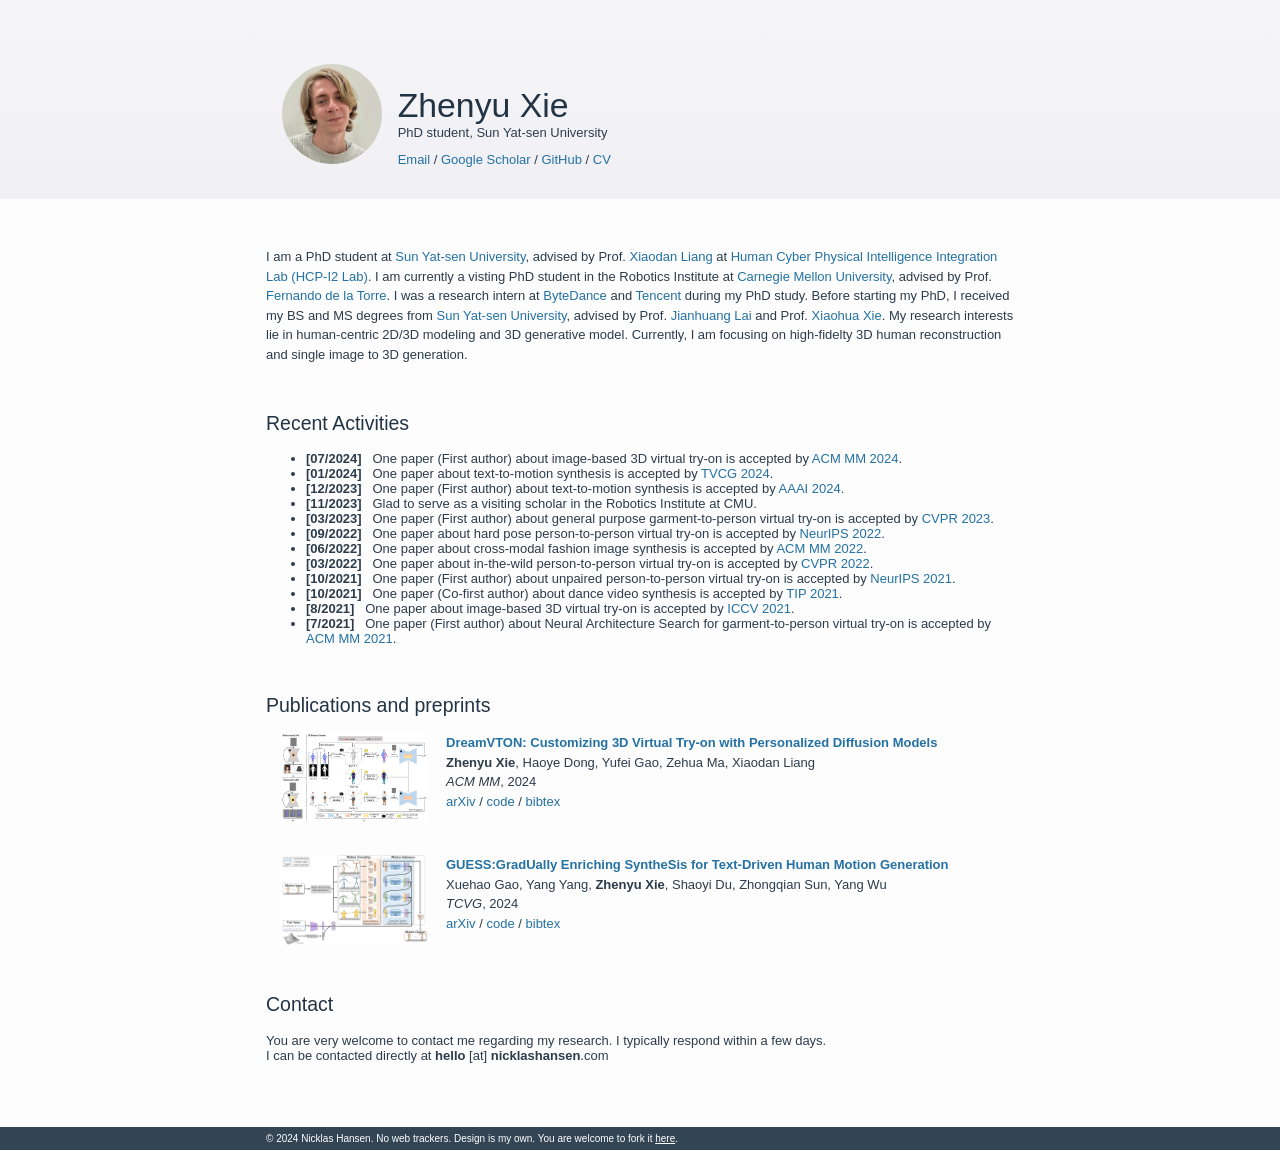
==== index.html @ fbe3e465 "phote debug v2" ====
<!DOCTYPE html>
<head>
    <title>Zhenyu Xie</title>
    <meta name="author" content="Zhenyu Xie">
    <meta name="viewport" content="width=device-width, initial-scale=1.0">
    <meta property="og:title" content="Zhenyu Xie">
	<meta property="og:description" content="PhD student, Sun Yat-sen University">
    <meta property="og:image" content="https://xiezhy6.github.io/files/bubu.jpg">
	<meta property="og:url" content="https://xiezhy6.github.io/">
	<meta name="twitter:card" content="summary_large_image">
    <link rel="apple-touch-icon" href="files/12.jpg">
    <link rel="icon" type="image/jpg" href="files/12.jpg">
    <link rel="manifest" href="files/site.webmanifest">
    <link rel="stylesheet" href="style.css">
</head>

<div class="header noselect">
    <div class="content row">
        <div class="header-profile-picture"></div>
        <div class="header-text">
            <div class="header-name">
                <h1>Zhenyu Xie</h1>
            </div>
            <div class="header-subtitle">
                PhD student, Sun Yat-sen University
            </div>
            <div class="header-links">
                <a class="btn" href="#contact">Email</a> /
                <a class="btn" href="https://scholar.google.com/citations?user=a6D7UxwAAAAJ&hl=en">Google Scholar</a> /
                <a class="btn" href="https://github.com/xiezhy6">GitHub</a> /
                <!-- <a class="btn" href="https://twitter.com/ncklashansen">Twitter</a> / -->
                <!-- <a class="btn" href="https://www.linkedin.com/in/ncklas">LinkedIn</a> / -->
                <a class="btn" href="files/cv.pdf">CV</a>
            </div>
        </div>
    </div>
</div>
<div class="content" style="padding-bottom: 64px;">
    <div>
        <p>
            I am a PhD student at <a href="https://www.sysu.edu.cn/sysuen/">Sun Yat-sen University</a>, advised by Prof. <a href="https://lemondan.github.io/">Xiaodan Liang</a> 
            at <a href="https://www.sysu-hcp.net/">Human Cyber Physical Intelligence Integration Lab (HCP-I2 Lab)</a>. 
            I am currently a visting PhD student in the Robotics Institute at <a href="https://www.cmu.edu/">Carnegie Mellon University</a>, advised by Prof. <a href="https://www.cs.cmu.edu/~ftorre/">Fernando de la Torre</a>.
            I was a research intern at <a href="https://www.bytedance.com/en/">ByteDance</a> and <a href="https://www.tencent.com/en-us/">Tencent</a> during my PhD study.
            Before starting my PhD, I received my BS and MS degrees from <a href="https://www.sysu.edu.cn/sysuen/">Sun Yat-sen University</a>, 
            advised by Prof. <a href="https://cse.sysu.edu.cn/content/2498">Jianhuang Lai</a> and Prof. <a href="https://cse.sysu.edu.cn/content/2478">Xiaohua Xie</a>.
            My research interests lie in human-centric 2D/3D modeling and 3D generative model.
            Currently, I am focusing on high-fidelty 3D human reconstruction and single image to 3D generation.
        </p>
    </div>

    <div class="section-spacing">
        <div>
            <h2 class="noselect">Recent Activities</h2>
            <ul>
            <li class="list-item-spacing" ><span class="bold">[07/2024]</span> &nbsp; One paper (First author) about image-based 3D virtual try-on is accepted by <a href="">ACM MM 2024</a>.</li>
            <li class="list-item-spacing" ><span class="bold">[01/2024]</span> &nbsp; One paper about text-to-motion synthesis is accepted by <a href="https://arxiv.org/pdf/2401.02142">TVCG 2024</a>.</li>
            <li class="list-item-spacing" ><span class="bold">[12/2023]</span> &nbsp; One paper (First author) about text-to-motion synthesis is accepted by <a href="https://arxiv.org/pdf/2312.10960">AAAI 2024</a>.</li>
            <li class="list-item-spacing" ><span class="bold">[11/2023]</span> &nbsp; Glad to serve as a visiting scholar in the Robotics Institute at CMU.</li>
            <li class="list-item-spacing" ><span class="bold">[03/2023]</span> &nbsp; One paper (First author) about general purpose garment-to-person virtual try-on is accepted by <a href="https://openaccess.thecvf.com/content/CVPR2023/papers/Xie_GP-VTON_Towards_General_Purpose_Virtual_Try-On_via_Collaborative_Local-Flow_Global-Parsing_CVPR_2023_paper.pdf">CVPR 2023</a>.</li>
            <li class="list-item-spacing" ><span class="bold">[09/2022]</span> &nbsp; One paper about hard pose person-to-person virtual try-on is accepted by <a href="https://proceedings.neurips.cc/paper_files/paper/2022/file/d3221cdb27e49d9c1cd35ad254feccfe-Paper-Conference.pdf">NeurIPS 2022</a>.</li>
            <li class="list-item-spacing" ><span class="bold">[06/2022]</span> &nbsp; One paper about cross-modal fashion image synthesis is accepted by <a href="https://arxiv.org/pdf/2208.05621">ACM MM 2022</a>.</li>
            <li class="list-item-spacing" ><span class="bold">[03/2022]</span> &nbsp; One paper about in-the-wild person-to-person virtual try-on is accepted by <a href="https://openaccess.thecvf.com/content/CVPR2022/papers/Dong_Dressing_in_the_Wild_by_Watching_Dance_Videos_CVPR_2022_paper.pdf">CVPR 2022</a>.</li>
            <li class="list-item-spacing" ><span class="bold">[10/2021]</span> &nbsp; One paper (First author) about unpaired person-to-person virtual try-on is accepted by <a href="https://proceedings.neurips.cc/paper_files/paper/2021/file/151de84cca69258b17375e2f44239191-Paper.pdf">NeurIPS 2021</a>.</li>
            <li class="list-item-spacing" ><span class="bold">[10/2021]</span> &nbsp; One paper (Co-first author) about dance video synthesis is accepted by <a href="https://arxiv.org/pdf/2110.14147">TIP 2021</a>.</li>
            <li class="list-item-spacing" ><span class="bold">[8/2021]</span> &nbsp; One paper about image-based 3D virtual try-on is accepted by <a href="https://arxiv.org/pdf/2108.00386">ICCV 2021</a>.</li>
            <li class="list-item-spacing" ><span class="bold">[7/2021]</span> &nbsp; One paper (First author) about Neural Architecture Search for garment-to-person virtual try-on is accepted by <a href="https://openaccess.thecvf.com/content/ICCV2021/papers/Zhao_M3D-VTON_A_Monocular-to-3D_Virtual_Try-On_Network_ICCV_2021_paper.pdf">ACM MM 2021</a>.</li>
            <!-- Add more list items here if needed -->
            </ul>
        </div>
        </div>

    <div>
        <h2 class="noselect">Publications and preprints</h2>
        <div class="publication row clearfix">
            <div class="row-media" style="background-image: url(files/dreamvton.png);"></div>
            <div class="row-text">
                <a class="publication-title bold" href="">DreamVTON: Customizing 3D Virtual Try-on with Personalized Diffusion Models</a><br/>
                <span class="bold">Zhenyu Xie</span>, Haoye Dong, Yufei Gao, Zehua Ma, Xiaodan Liang<br/>
                <span class="italic">ACM MM</span>, 2024<br/>
                <a class="btn btn-red" href="">arXiv</a> / <a class="btn" href="">code</a> / <a class="btn btn-dark" href="">bibtex</a>
            </div>
        </div>

        <div class="publication row clearfix">
            <div class="row-media" style="background-image: url(files/guess.png);"></div>
            <div class="row-text">
                <a class="publication-title bold" href="">GUESS:GradUally Enriching SyntheSis for Text-Driven Human Motion Generation</a><br/>
                Xuehao Gao, Yang Yang, <span class="bold">Zhenyu Xie</span>, Shaoyi Du, Zhongqian Sun, Yang Wu<br/>
                <span class="italic">TCVG</span>, 2024<br/>
                <a class="btn btn-red" href="https://arxiv.org/pdf/2401.02142">arXiv</a> / <a class="btn" href="https://github.com/Xuehao-Gao/GUESS">code</a> / <a class="btn btn-dark" href="">bibtex</a>
            </div>
        </div>

    </div>

    <div class="noselect">
        <a id="contact"></a>
        <h2>Contact</h2>
        You are very welcome to contact me regarding my research. I typically respond within a few days.<br/>
        I can be contacted directly at <span class="bold">hello</span> [at] <span class="bold">nicklashansen</span>.com
    </div>
</div>
<div class="footer noselect">
    <div class="footer-content">
        &copy; 2024 Nicklas Hansen. No web trackers. Design is my own. You are welcome to fork it <a style="color: white; text-decoration: underline;" href="https://github.com/nicklashansen/nicklashansen.github.io">here</a>.
    </div>
</div>
---- style.css ----
html {-webkit-text-size-adjust: 100%; -moz-text-size-adjust: 100%; -ms-text-size-adjust: 100%;}
body {background-color: #fdfdfd; color: #2c3c4c; margin: 0; font-size: 13px;}
h1 {margin-bottom: 32px; font-size: 2.6em;}
h2 {margin-top: 48px;}
h1, h2 {color: #234;}
h3, h4, h5 {color: #345;}
h1, h2, h3, h4, h5, a, p, span, body, div {font-weight: normal; font-family: 'Lato', Verdana, Helvetica, sans-serif;}
.header {background: linear-gradient(to bottom, #f5f5f8 10%, #f1f1f5 90%); width: 100%; padding-top: 16px; padding-bottom: 32px;}
.header-profile-picture, .header-text {display: inline-block;}
.header-name h1 {margin: 0;}
.header-subtitle {margin-bottom: 12px;}
.header-profile-picture {width: 100px; height: 100px; margin-right: 12px; border-radius: 50%; background-image: url(files/me.png); background-position: center; background-size: contain; background-repeat: no-repeat;}
.content {max-width: 748px; padding-left: 16px; padding-right: 16px; margin: auto; margin-top: 48px;}
.hr {width: 100%; height: 1px; margin: 48px 0; background-color: #d6dbdf;}
a {color: #2471a3; text-decoration: none;}
a:focus, a:hover {color: #f09228;}
p {line-height: 1.5em;}
.nobreak {white-space: nowrap;}
.noselect {-webkit-touch-callout: none; -webkit-user-select: none; -khtml-user-select: none; -moz-user-select: none; -ms-user-select: none; user-select: none;}
.bold {font-weight: bold;}
.italic {font-style: italic;}
.bulletpoints {line-height: 1.5em;}
.row {box-sizing: border-box;}
.row-media {display: block; float: left; width: 160px; height: 90px; background-position: center; background-size: contain; background-repeat: no-repeat;}
.row-text {display: block; float: left; margin-left: 12px; line-height: 1.5em; max-width: 566px;}
.row-text span {line-height: inherit;}
.clearfix {content: ""; clear: both; display: table;}
.publication {margin-bottom: 32px; padding-left: 8px;}
.publication.highlight {background-color: #fff8df; width: 100%; padding-top: 8px; padding-bottom: 8px; border-radius: 4px;}
.press {width: 100px; height: 80px; border: 1px solid #def; margin-right: 12px; background-size: cover;}  
.img-contain {background-size: contain !important;}
.footer {background-color: #345; width: 100%}
.footer-content {color: #fff; font-size: 10px; padding: 6px 0; max-width: 748px; margin: auto;}
.footer-content a {color: #fff; text-decoration: underline;}
.footer-content a:hover {color: #f09228 !important;}
.stars {font-size: 10px; display: inline-block; margin-left: 6px; color: #666;}

@media only screen and (max-width: 1150px) {
    .header-profile-picture, .header-text {display: block; margin: auto; text-align: center;}
    .header-profile-picture {margin-bottom: 12px; width: 140px; height: 140px;}
    body {font-size: 18px;}
    a.btn {font-size: 14px; padding: 2px 6px;}
}

@media only screen and (max-width: 1000px) {
    .publication {margin-bottom: 46px;}
    .publication .row-media {width: 260px; height: 130px; margin: auto; margin-bottom: 12px; display: block;}
    .publication .row-text {display: block; width: 100%; margin-left: 0;}
    .press {display: block;}
}
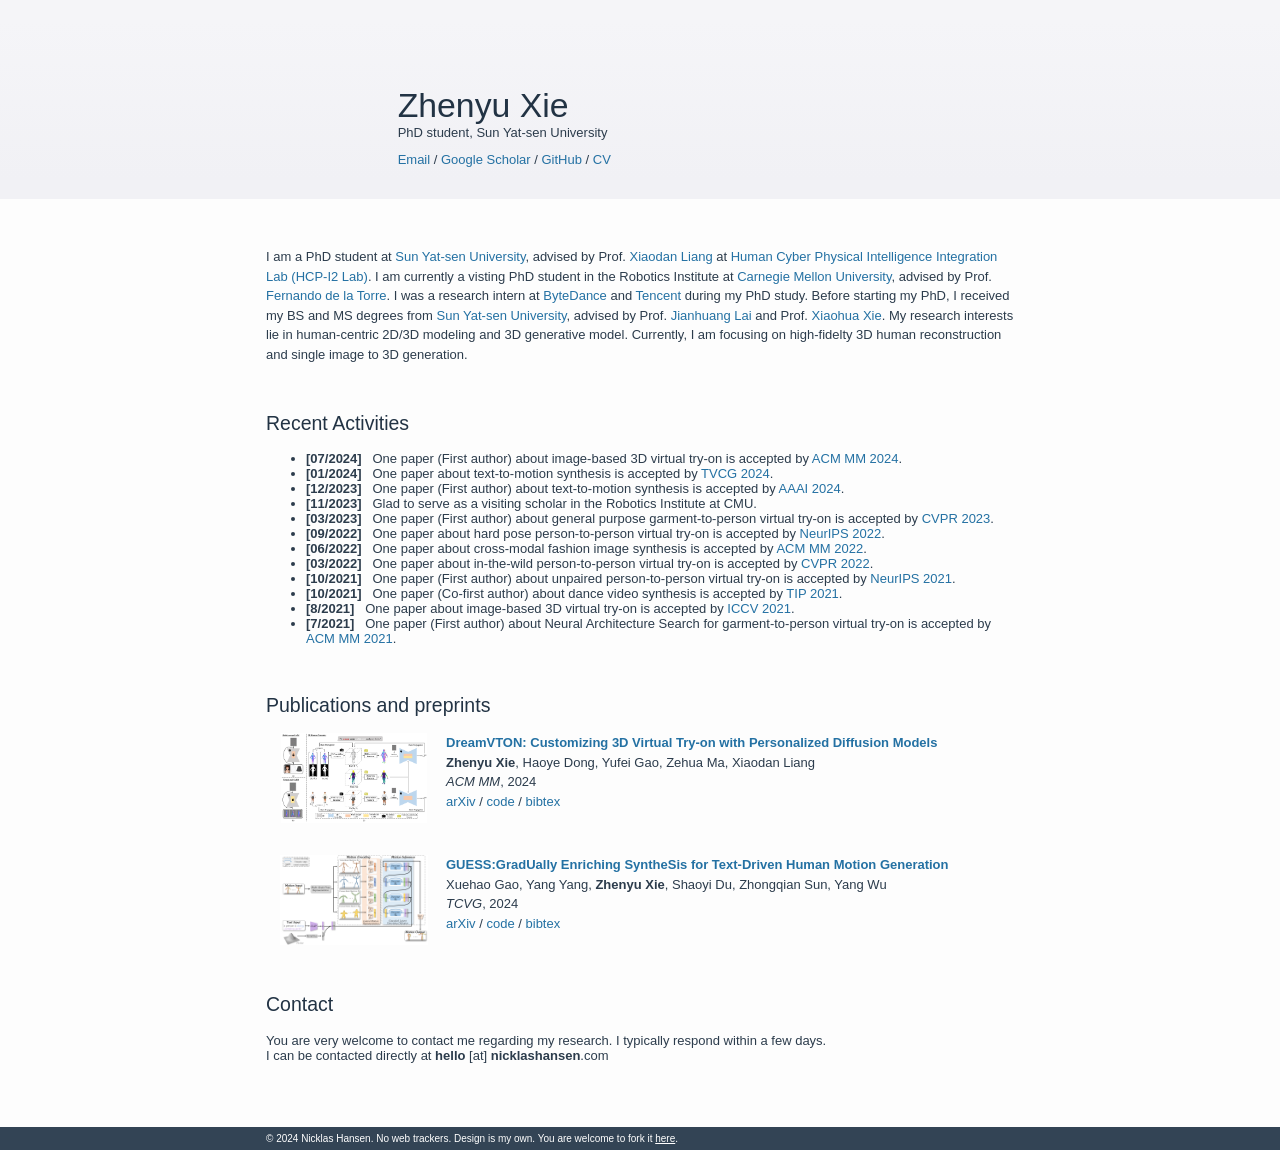
==== commit 6d7f918e: "phote debug v3" ====
--- a/index.html
+++ b/index.html
@@ -5,7 +5,7 @@
     <meta name="viewport" content="width=device-width, initial-scale=1.0">
     <meta property="og:title" content="Zhenyu Xie">
 	<meta property="og:description" content="PhD student, Sun Yat-sen University">
-    <meta property="og:image" content="https://xiezhy6.github.io/files/bubu.jpg">
+    <meta property="og:image" content="https://xiezhy6.github.io/files/me.png">
 	<meta property="og:url" content="https://xiezhy6.github.io/">
 	<meta name="twitter:card" content="summary_large_image">
     <link rel="apple-touch-icon" href="files/12.jpg">
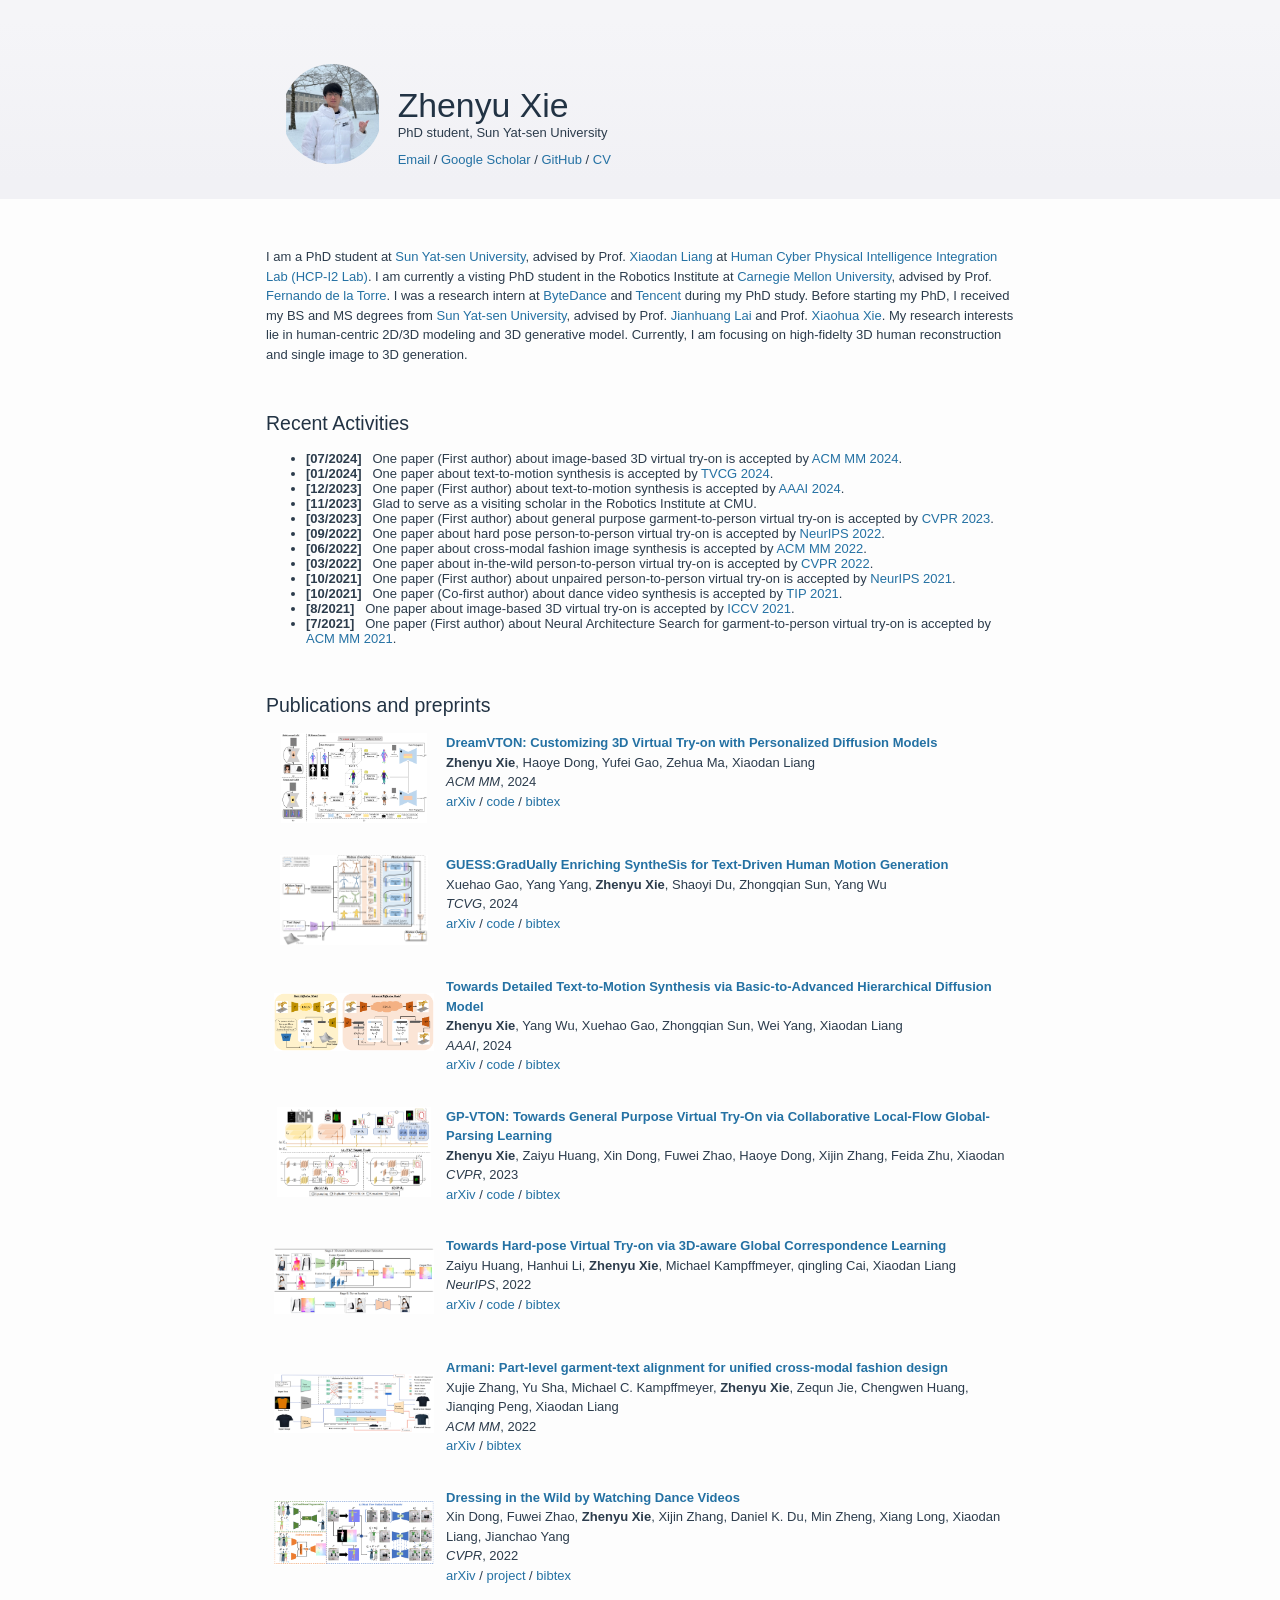
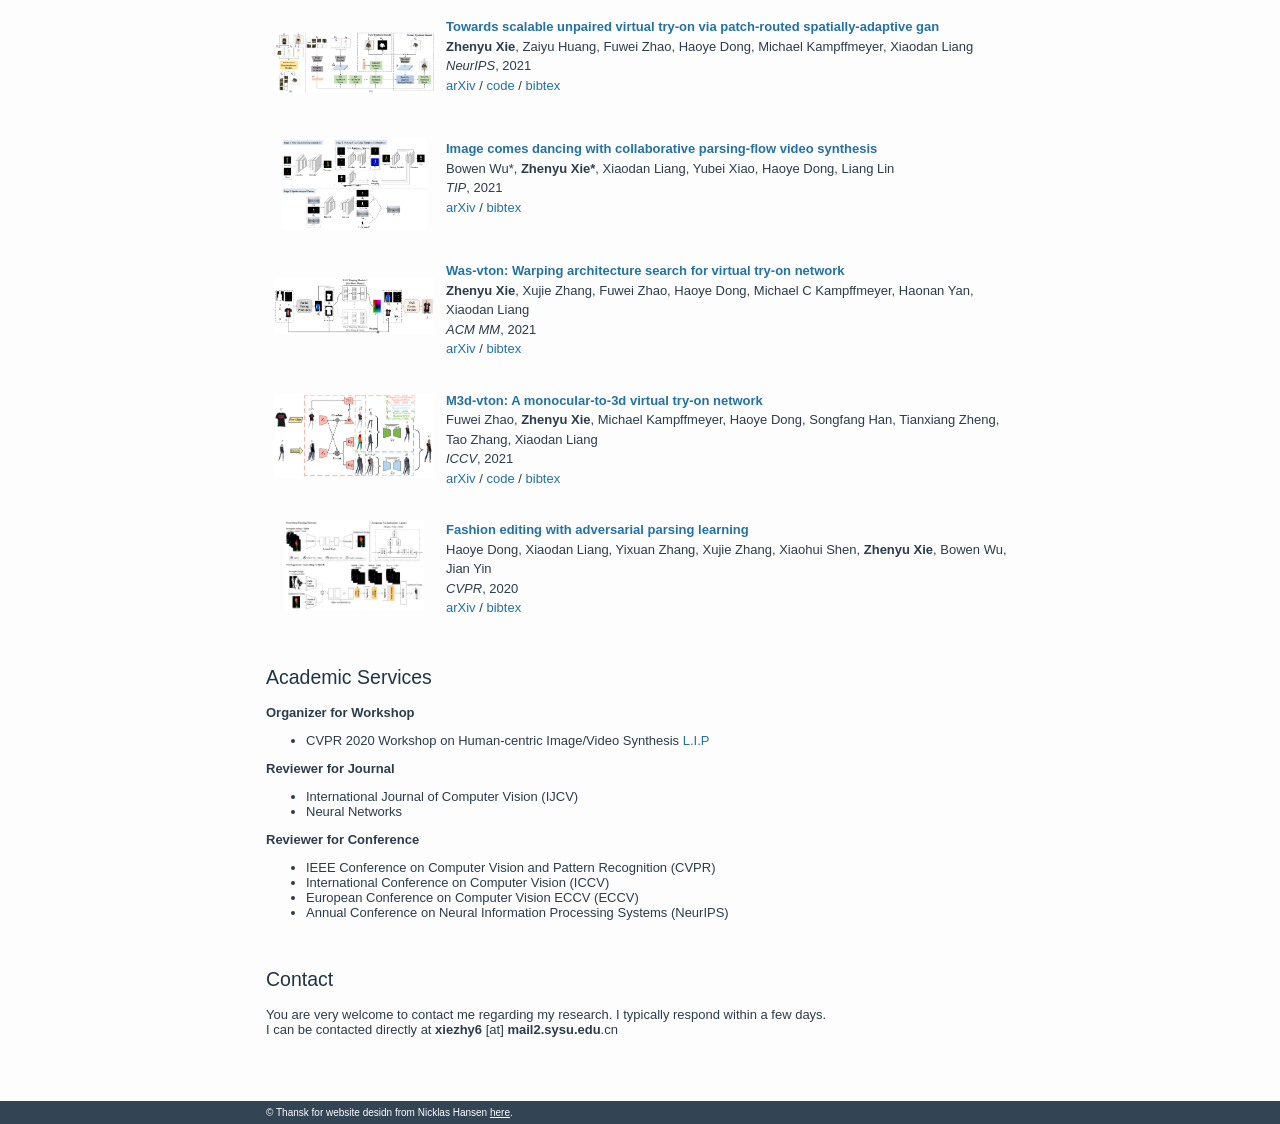
==== commit 833992df: "update index" ====
--- a/index.html
+++ b/index.html
@@ -85,24 +85,149 @@
         <div class="publication row clearfix">
             <div class="row-media" style="background-image: url(files/guess.png);"></div>
             <div class="row-text">
-                <a class="publication-title bold" href="">GUESS:GradUally Enriching SyntheSis for Text-Driven Human Motion Generation</a><br/>
+                <a class="publication-title bold" href="https://arxiv.org/pdf/2401.02142">GUESS:GradUally Enriching SyntheSis for Text-Driven Human Motion Generation</a><br/>
                 Xuehao Gao, Yang Yang, <span class="bold">Zhenyu Xie</span>, Shaoyi Du, Zhongqian Sun, Yang Wu<br/>
                 <span class="italic">TCVG</span>, 2024<br/>
                 <a class="btn btn-red" href="https://arxiv.org/pdf/2401.02142">arXiv</a> / <a class="btn" href="https://github.com/Xuehao-Gao/GUESS">code</a> / <a class="btn btn-dark" href="">bibtex</a>
             </div>
         </div>
 
-    </div>
+        <div class="publication row clearfix">
+            <div class="row-media" style="background-image: url(files/b2a-hdm.png);"></div>
+            <div class="row-text">
+                <a class="publication-title bold" href="https://arxiv.org/pdf/2312.10960">Towards Detailed Text-to-Motion Synthesis via Basic-to-Advanced Hierarchical Diffusion Model</a><br/>
+                <span class="bold">Zhenyu Xie</span>, Yang Wu, Xuehao Gao, Zhongqian Sun, Wei Yang, Xiaodan Liang<br/>
+                <span class="italic">AAAI</span>, 2024<br/>
+                <a class="btn btn-red" href="https://arxiv.org/pdf/2312.10960">arXiv</a> / <a class="btn" href="https://github.com/xiezhy6/B2A-HDM">code</a> / <a class="btn btn-dark" href="">bibtex</a>
+            </div>
+        </div>
+
+        <div class="publication row clearfix">
+            <div class="row-media" style="background-image: url(files/gp-vton.png);"></div>
+            <div class="row-text">
+                <a class="publication-title bold" href="https://openaccess.thecvf.com/content/CVPR2023/papers/Xie_GP-VTON_Towards_General_Purpose_Virtual_Try-On_via_Collaborative_Local-Flow_Global-Parsing_CVPR_2023_paper.pdf">GP-VTON: Towards General Purpose Virtual Try-On via Collaborative Local-Flow Global-Parsing Learning</a><br/>
+                <span class="bold">Zhenyu Xie</span>, Zaiyu Huang, Xin Dong, Fuwei Zhao, Haoye Dong, Xijin Zhang, Feida Zhu, Xiaodan<br/>
+                <span class="italic">CVPR</span>, 2023<br/>
+                <a class="btn btn-red" href="https://openaccess.thecvf.com/content/CVPR2023/papers/Xie_GP-VTON_Towards_General_Purpose_Virtual_Try-On_via_Collaborative_Local-Flow_Global-Parsing_CVPR_2023_paper.pdf">arXiv</a> / <a class="btn" href="https://github.com/xiezhy6/GP-VTON">code</a> / <a class="btn btn-dark" href="">bibtex</a>
+            </div>
+        </div>
+
+        <div class="publication row clearfix">
+            <div class="row-media" style="background-image: url(files/3d-gcl.png);"></div>
+            <div class="row-text">
+                <a class="publication-title bold" href="https://proceedings.neurips.cc/paper_files/paper/2022/file/d3221cdb27e49d9c1cd35ad254feccfe-Paper-Conference.pdf">Towards Hard-pose Virtual Try-on via 3D-aware Global Correspondence Learning</a><br/>
+                Zaiyu Huang, Hanhui Li, <span class="bold">Zhenyu Xie</span>, Michael Kampffmeyer, qingling Cai, Xiaodan Liang<br/>
+                <span class="italic">NeurIPS</span>, 2022<br/>
+                <a class="btn btn-red" href="https://proceedings.neurips.cc/paper_files/paper/2022/file/d3221cdb27e49d9c1cd35ad254feccfe-Paper-Conference.pdf">arXiv</a> / <a class="btn" href="https://github.com/huangzy225/3D-GCL">code</a> / <a class="btn btn-dark" href="">bibtex</a>
+            </div>
+        </div>
+
+        <div class="publication row clearfix">
+            <div class="row-media" style="background-image: url(files/armani.png);"></div>
+            <div class="row-text">
+                <a class="publication-title bold" href="https://arxiv.org/pdf/2208.05621">Armani: Part-level garment-text alignment for unified cross-modal fashion design</a><br/>
+                Xujie Zhang, Yu Sha, Michael C. Kampffmeyer, <span class="bold">Zhenyu Xie</span>, Zequn Jie, Chengwen Huang, Jianqing Peng, Xiaodan Liang<br/>
+                <span class="italic">ACM MM</span>, 2022<br/>
+                <a class="btn btn-red" href="https://arxiv.org/pdf/2208.05621">arXiv</a> / <a class="btn btn-dark" href="">bibtex</a>
+            </div>
+        </div>
+
+        <div class="publication row clearfix">
+            <div class="row-media" style="background-image: url(files/wflow.png);"></div>
+            <div class="row-text">
+                <a class="publication-title bold" href="https://openaccess.thecvf.com/content/CVPR2022/papers/Dong_Dressing_in_the_Wild_by_Watching_Dance_Videos_CVPR_2022_paper.pdf">Dressing in the Wild by Watching Dance Videos</a><br/>
+                Xin Dong, Fuwei Zhao, <span class="bold">Zhenyu Xie</span>, Xijin Zhang, Daniel K. Du, Min Zheng, Xiang Long, Xiaodan Liang, Jianchao Yang<br/>
+                <span class="italic">CVPR</span>, 2022<br/>
+                <a class="btn btn-red" href="https://openaccess.thecvf.com/content/CVPR2022/papers/Dong_Dressing_in_the_Wild_by_Watching_Dance_Videos_CVPR_2022_paper.pdf">arXiv</a> / <a class="btn" href="https://awesome-wflow.github.io/">project</a> / <a class="btn btn-dark" href="">bibtex</a>
+            </div>
+        </div>
+
+        <div class="publication row clearfix">
+            <div class="row-media" style="background-image: url(files/pasta-gan.png);"></div>
+            <div class="row-text">
+                <a class="publication-title bold" href="https://proceedings.neurips.cc/paper_files/paper/2021/file/151de84cca69258b17375e2f44239191-Paper.pdf">Towards scalable unpaired virtual try-on via patch-routed spatially-adaptive gan</a><br/>
+                <span class="bold">Zhenyu Xie</span>, Zaiyu Huang, Fuwei Zhao, Haoye Dong, Michael Kampffmeyer, Xiaodan Liang<br/>
+                <span class="italic">NeurIPS</span>, 2021<br/>
+                <a class="btn btn-red" href="https://proceedings.neurips.cc/paper_files/paper/2021/file/151de84cca69258b17375e2f44239191-Paper.pdf">arXiv</a> / <a class="btn" href="https://github.com/xiezhy6/PASTA-GAN">code</a> / <a class="btn btn-dark" href="">bibtex</a>
+            </div>
+        </div>
+
+        <div class="publication row clearfix">
+            <div class="row-media" style="background-image: url(files/cpf-net.png);"></div>
+            <div class="row-text">
+                <a class="publication-title bold" href="https://arxiv.org/pdf/2110.14147">Image comes dancing with collaborative parsing-flow video synthesis</a><br/>
+                Bowen Wu*, <span class="bold">Zhenyu Xie*</span>, Xiaodan Liang, Yubei Xiao, Haoye Dong, Liang Lin<br/>
+                <span class="italic">TIP</span>, 2021<br/>
+                <a class="btn btn-red" href="https://arxiv.org/pdf/2110.14147">arXiv</a> / <a class="btn btn-dark" href="">bibtex</a>
+            </div>
+        </div>
+
+        <div class="publication row clearfix">
+            <div class="row-media" style="background-image: url(files/was-vton.png);"></div>
+            <div class="row-text">
+                <a class="publication-title bold" href="https://arxiv.org/pdf/2108.00386">Was-vton: Warping architecture search for virtual try-on network</a><br/>
+                <span class="bold">Zhenyu Xie</span>, Xujie Zhang, Fuwei Zhao, Haoye Dong, Michael C Kampffmeyer, Haonan Yan, Xiaodan Liang<br/>
+                <span class="italic">ACM MM</span>, 2021<br/>
+                <a class="btn btn-red" href="https://arxiv.org/pdf/2108.00386">arXiv</a> / <a class="btn btn-dark" href="">bibtex</a>
+            </div>
+        </div>
+
+        <div class="publication row clearfix">
+            <div class="row-media" style="background-image: url(files/m3d-vton.png);"></div>
+            <div class="row-text">
+                <a class="publication-title bold" href="https://openaccess.thecvf.com/content/ICCV2021/papers/Zhao_M3D-VTON_A_Monocular-to-3D_Virtual_Try-On_Network_ICCV_2021_paper.pdf">M3d-vton: A monocular-to-3d virtual try-on network</a><br/>
+                Fuwei Zhao, <span class="bold">Zhenyu Xie</span>, Michael Kampffmeyer, Haoye Dong, Songfang Han, Tianxiang Zheng, Tao Zhang, Xiaodan Liang<br/>
+                <span class="italic">ICCV</span>, 2021<br/>
+                <a class="btn btn-red" href="https://openaccess.thecvf.com/content/ICCV2021/papers/Zhao_M3D-VTON_A_Monocular-to-3D_Virtual_Try-On_Network_ICCV_2021_paper.pdf">arXiv</a> / <a class="btn" href="https://github.com/fyviezhao/M3D-VTON">code</a> / <a class="btn btn-dark" href="">bibtex</a>
+            </div>
+        </div>
+
+        <div class="publication row clearfix">
+            <div class="row-media" style="background-image: url(files/fe-gan.png);"></div>
+            <div class="row-text">
+                <a class="publication-title bold" href="https://openaccess.thecvf.com/content_CVPR_2020/papers/Dong_Fashion_Editing_With_Adversarial_Parsing_Learning_CVPR_2020_paper.pdf">Fashion editing with adversarial parsing learning</a><br/>
+                Haoye Dong, Xiaodan Liang, Yixuan Zhang, Xujie Zhang, Xiaohui Shen, <span class="bold">Zhenyu Xie</span>, Bowen Wu, Jian Yin<br/>
+                <span class="italic">CVPR</span>, 2020<br/>
+                <a class="btn btn-red" href="https://openaccess.thecvf.com/content_CVPR_2020/papers/Dong_Fashion_Editing_With_Adversarial_Parsing_Learning_CVPR_2020_paper.pdf">arXiv</a> / <a class="btn btn-dark" href="">bibtex</a>
+            </div>
+        </div>
+
+    </div>
+
+    <div class="section-spacing">
+        <div>
+            <h2 class="noselect">Academic Services</h2>
+            <span class="bold">Organizer for Workshop</span><br/>
+            <ul>
+            <li class="list-item-spacing" >CVPR 2020 Workshop on Human-centric Image/Video Synthesis <a href="https://vuhcs.github.io/">L.I.P</a></li>
+            <!-- Add more list items here if needed -->
+            </ul>
+            <span class="bold">Reviewer for Journal</span><br/>
+            <ul>
+            <li class="list-item-spacing" >International Journal of Computer Vision (IJCV)</li>
+            <li class="list-item-spacing" >Neural Networks</li>
+            <!-- Add more list items here if needed -->
+            </ul>
+            <span class="bold">Reviewer for Conference</span><br/>
+            <ul>
+            <li class="list-item-spacing" >IEEE Conference on Computer Vision and Pattern Recognition (CVPR)</li>
+            <li class="list-item-spacing" >International Conference on Computer Vision (ICCV)</li>
+            <li class="list-item-spacing" >European Conference on Computer Vision ECCV (ECCV)</li>
+            <li class="list-item-spacing" >Annual Conference on Neural Information Processing Systems (NeurIPS)</li>
+            <!-- Add more list items here if needed -->
+            </ul>
+        </div>
+        </div>
 
     <div class="noselect">
         <a id="contact"></a>
         <h2>Contact</h2>
         You are very welcome to contact me regarding my research. I typically respond within a few days.<br/>
-        I can be contacted directly at <span class="bold">hello</span> [at] <span class="bold">nicklashansen</span>.com
+        I can be contacted directly at <span class="bold">xiezhy6</span> [at] <span class="bold">mail2.sysu.edu</span>.cn
     </div>
 </div>
 <div class="footer noselect">
     <div class="footer-content">
-        &copy; 2024 Nicklas Hansen. No web trackers. Design is my own. You are welcome to fork it <a style="color: white; text-decoration: underline;" href="https://github.com/nicklashansen/nicklashansen.github.io">here</a>.
+        &copy; Thansk for website desidn from Nicklas Hansen <a style="color: white; text-decoration: underline;" href="https://github.com/nicklashansen/nicklashansen.github.io">here</a>.
     </div>
 </div>
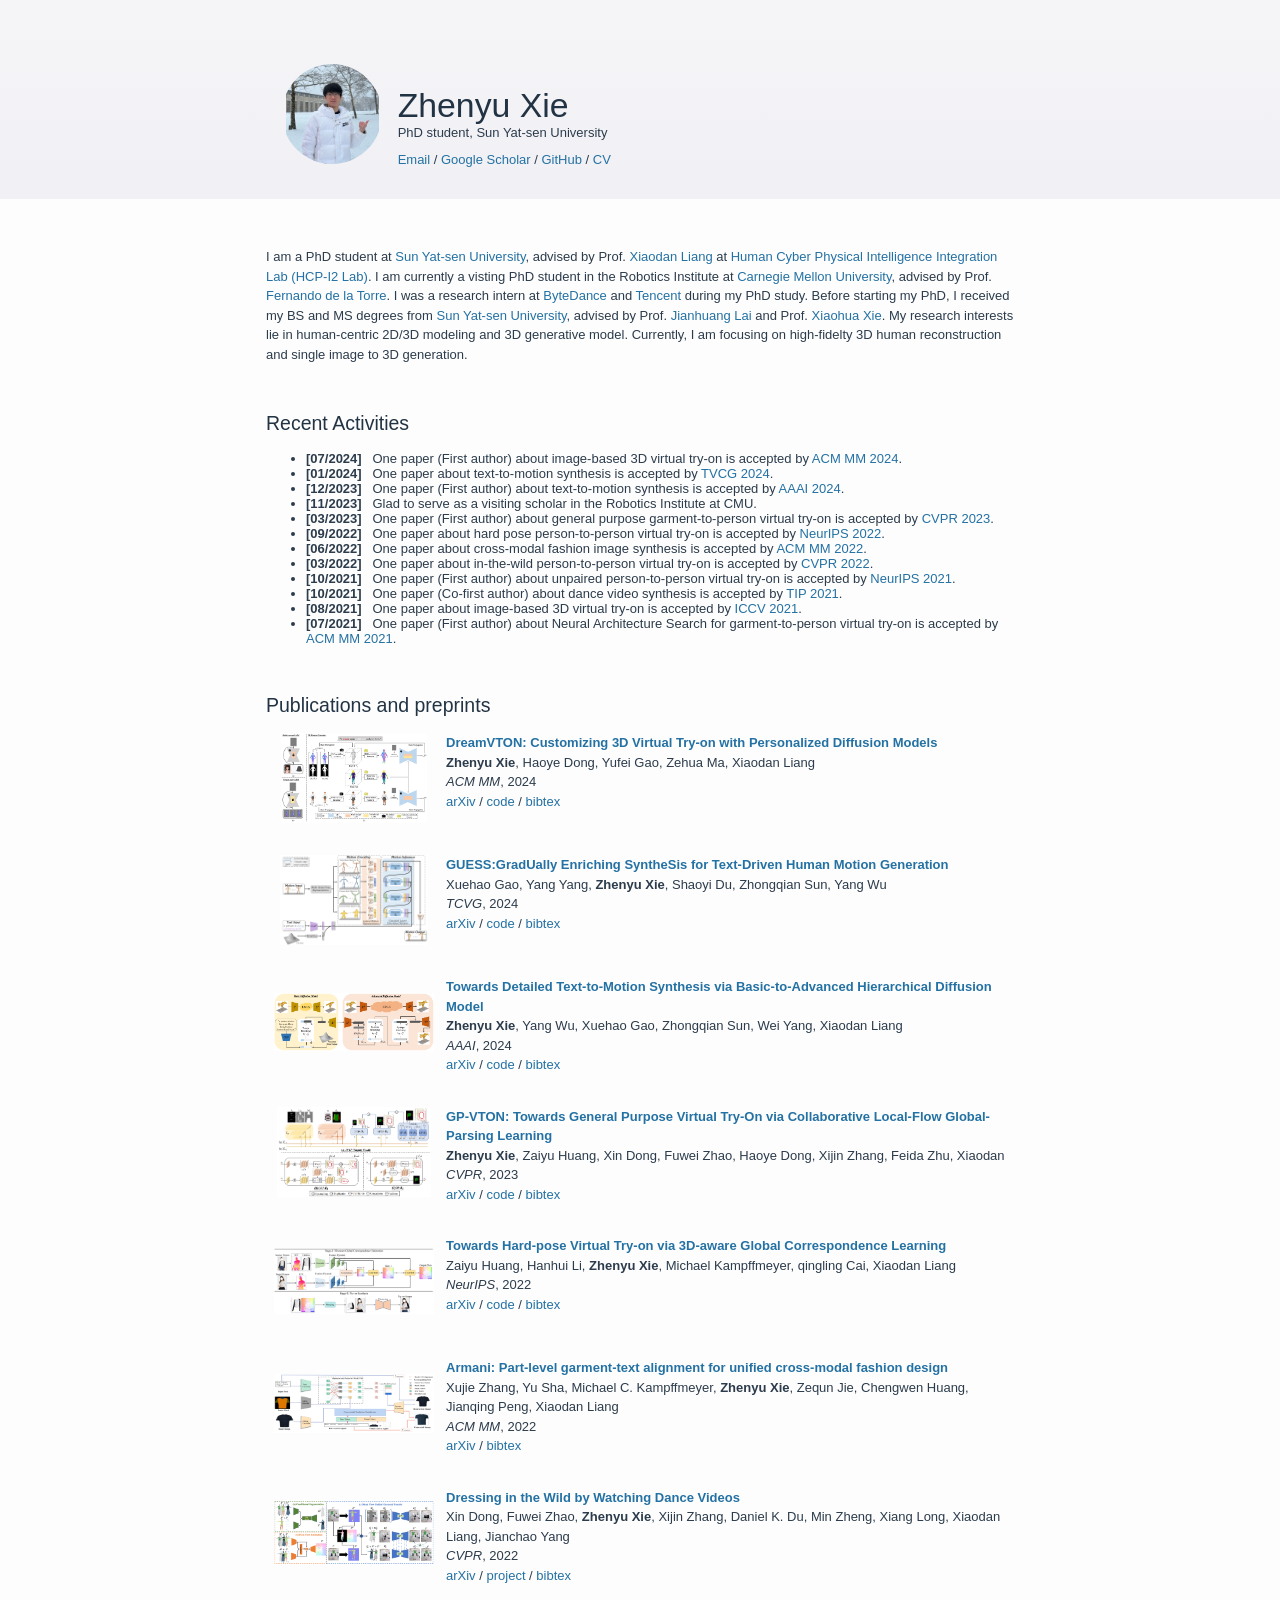
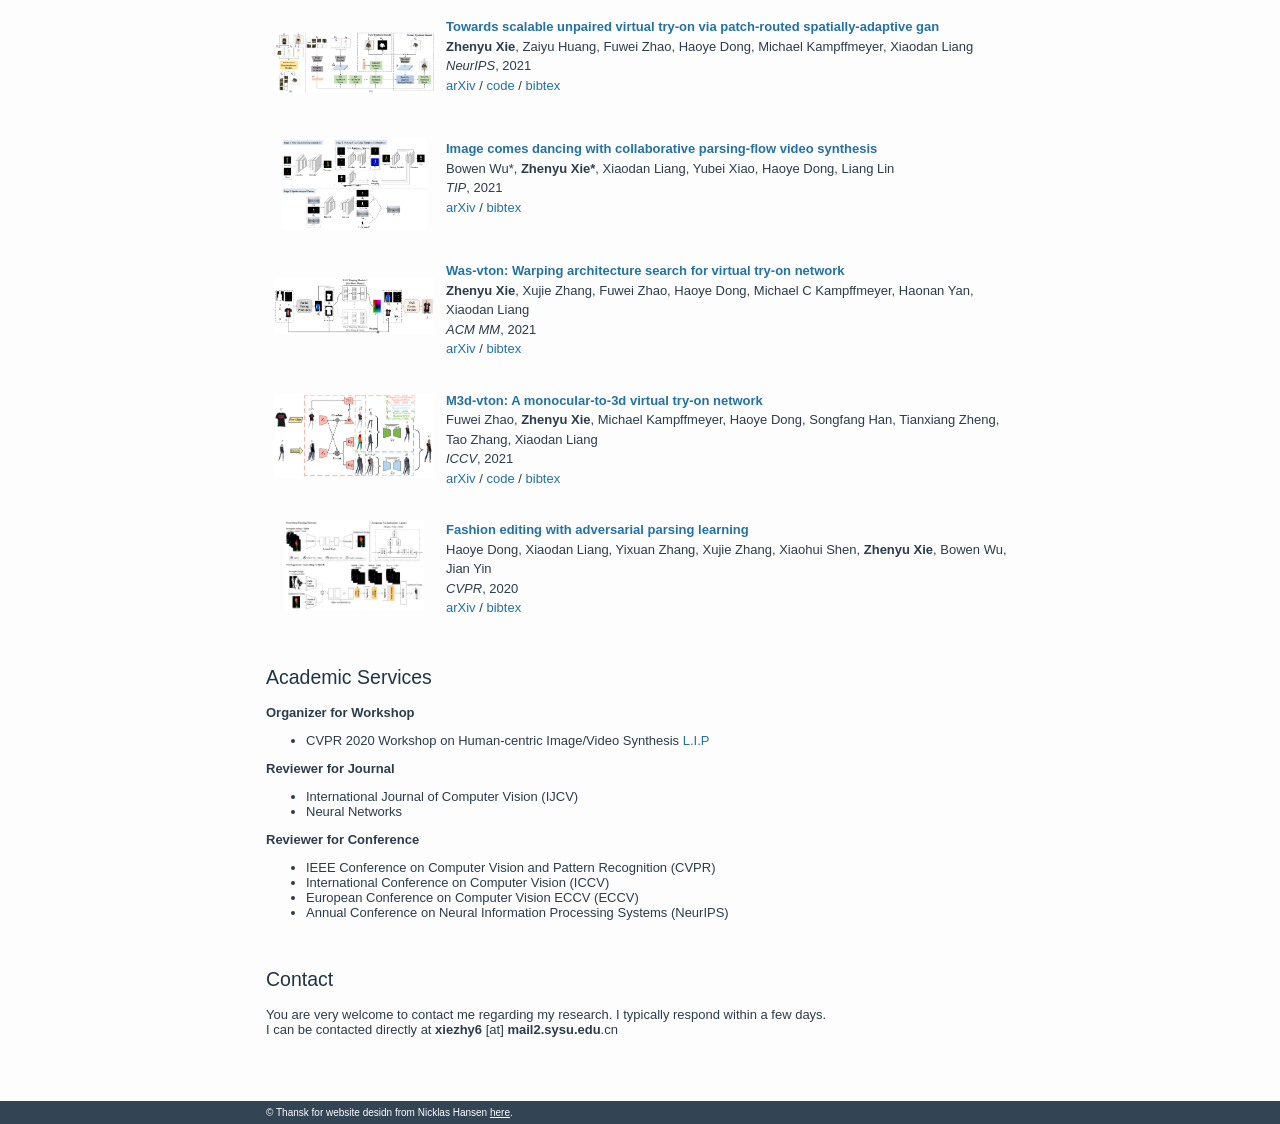
==== commit c750e16c: "update activities" ====
--- a/index.html
+++ b/index.html
@@ -63,8 +63,8 @@
             <li class="list-item-spacing" ><span class="bold">[03/2022]</span> &nbsp; One paper about in-the-wild person-to-person virtual try-on is accepted by <a href="https://openaccess.thecvf.com/content/CVPR2022/papers/Dong_Dressing_in_the_Wild_by_Watching_Dance_Videos_CVPR_2022_paper.pdf">CVPR 2022</a>.</li>
             <li class="list-item-spacing" ><span class="bold">[10/2021]</span> &nbsp; One paper (First author) about unpaired person-to-person virtual try-on is accepted by <a href="https://proceedings.neurips.cc/paper_files/paper/2021/file/151de84cca69258b17375e2f44239191-Paper.pdf">NeurIPS 2021</a>.</li>
             <li class="list-item-spacing" ><span class="bold">[10/2021]</span> &nbsp; One paper (Co-first author) about dance video synthesis is accepted by <a href="https://arxiv.org/pdf/2110.14147">TIP 2021</a>.</li>
-            <li class="list-item-spacing" ><span class="bold">[8/2021]</span> &nbsp; One paper about image-based 3D virtual try-on is accepted by <a href="https://arxiv.org/pdf/2108.00386">ICCV 2021</a>.</li>
-            <li class="list-item-spacing" ><span class="bold">[7/2021]</span> &nbsp; One paper (First author) about Neural Architecture Search for garment-to-person virtual try-on is accepted by <a href="https://openaccess.thecvf.com/content/ICCV2021/papers/Zhao_M3D-VTON_A_Monocular-to-3D_Virtual_Try-On_Network_ICCV_2021_paper.pdf">ACM MM 2021</a>.</li>
+            <li class="list-item-spacing" ><span class="bold">[08/2021]</span> &nbsp; One paper about image-based 3D virtual try-on is accepted by <a href="https://arxiv.org/pdf/2108.00386">ICCV 2021</a>.</li>
+            <li class="list-item-spacing" ><span class="bold">[07/2021]</span> &nbsp; One paper (First author) about Neural Architecture Search for garment-to-person virtual try-on is accepted by <a href="https://openaccess.thecvf.com/content/ICCV2021/papers/Zhao_M3D-VTON_A_Monocular-to-3D_Virtual_Try-On_Network_ICCV_2021_paper.pdf">ACM MM 2021</a>.</li>
             <!-- Add more list items here if needed -->
             </ul>
         </div>
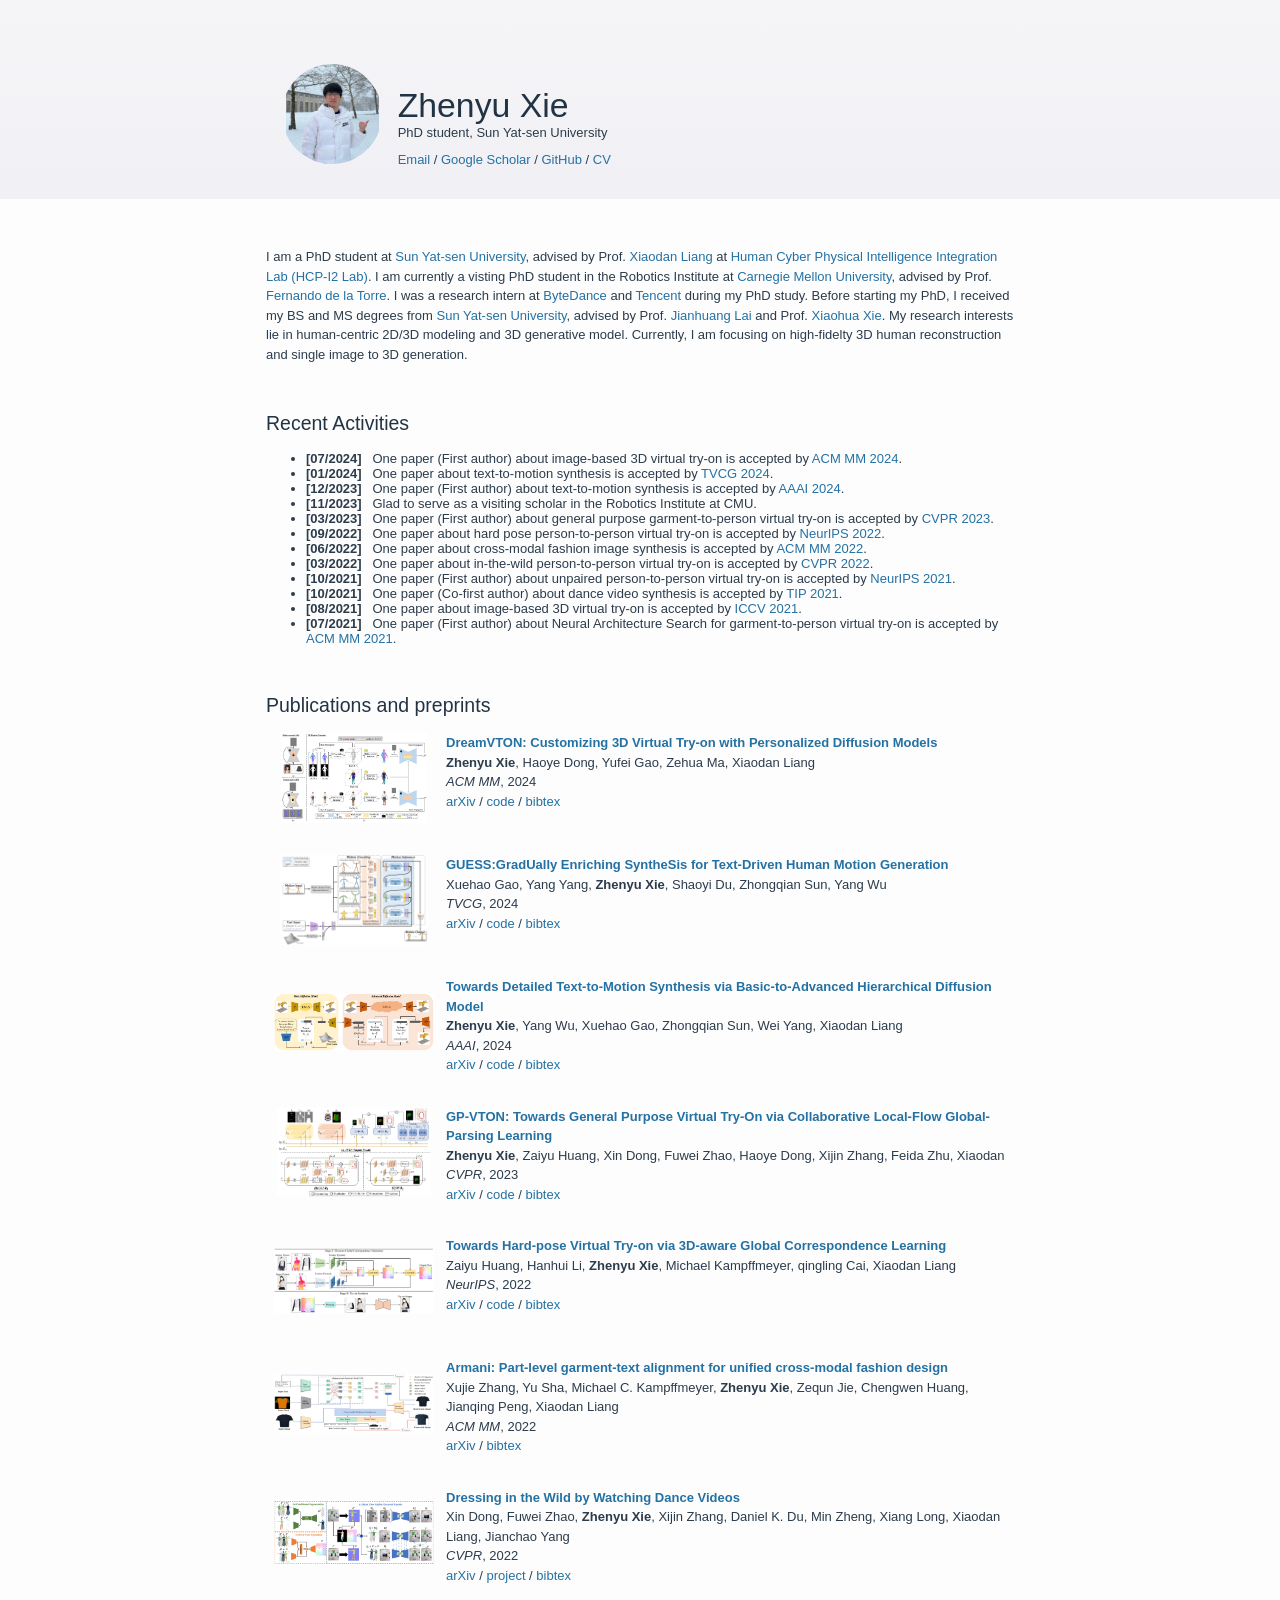
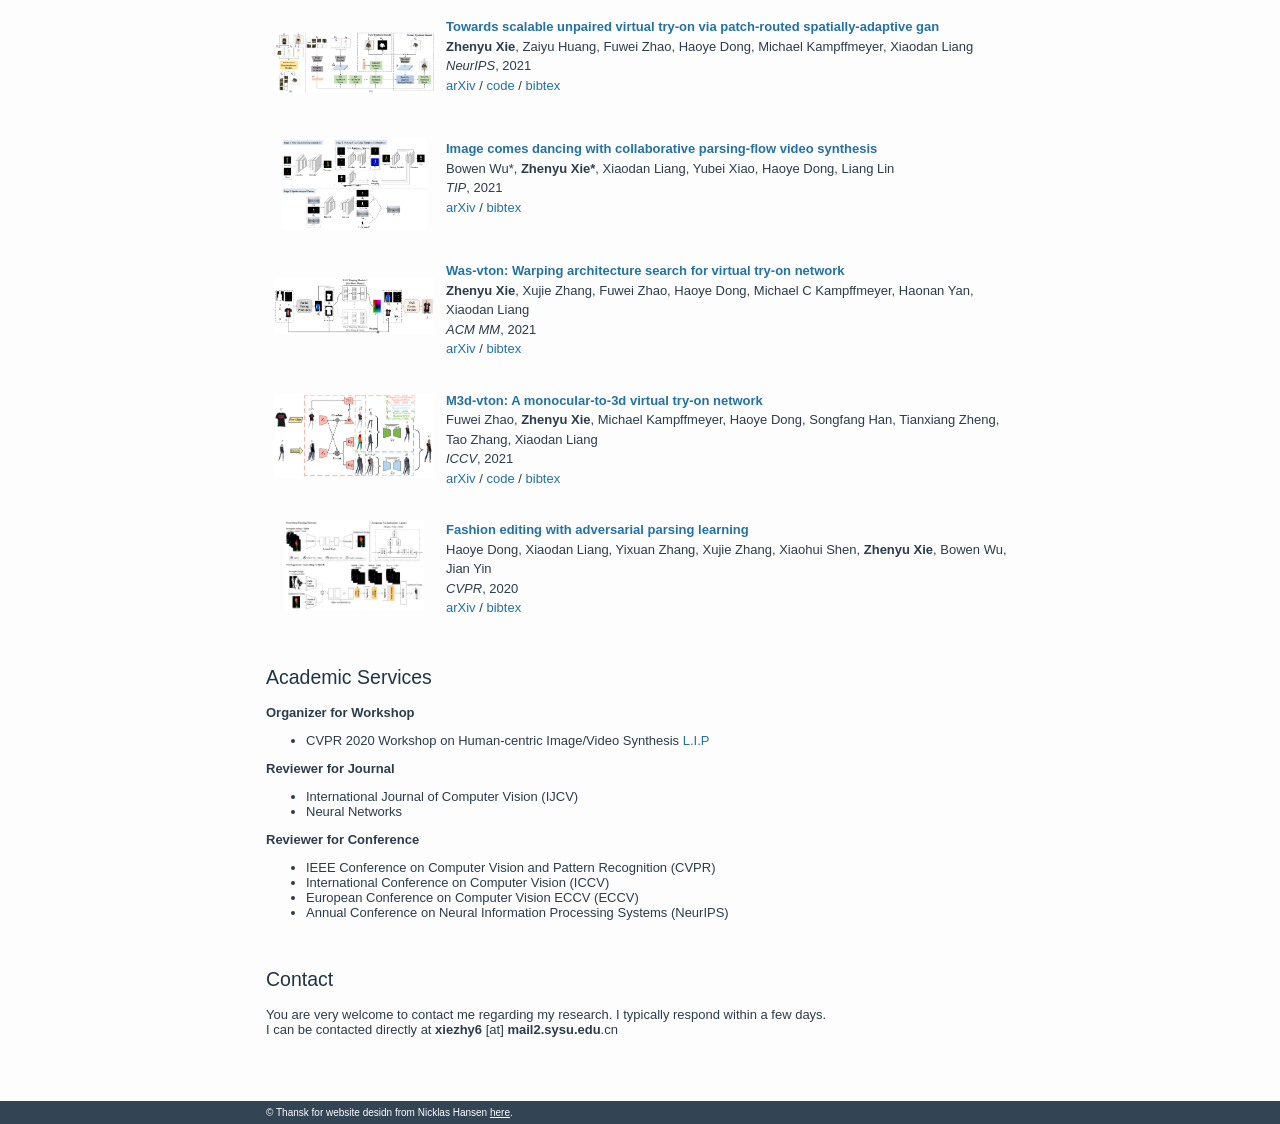
==== commit d08f8b4b: "update cv" ====
--- a/index.html
+++ b/index.html
@@ -75,10 +75,10 @@
         <div class="publication row clearfix">
             <div class="row-media" style="background-image: url(files/dreamvton.png);"></div>
             <div class="row-text">
-                <a class="publication-title bold" href="">DreamVTON: Customizing 3D Virtual Try-on with Personalized Diffusion Models</a><br/>
+                <a class="publication-title bold" href="https://arxiv.org/pdf/2407.16511">DreamVTON: Customizing 3D Virtual Try-on with Personalized Diffusion Models</a><br/>
                 <span class="bold">Zhenyu Xie</span>, Haoye Dong, Yufei Gao, Zehua Ma, Xiaodan Liang<br/>
                 <span class="italic">ACM MM</span>, 2024<br/>
-                <a class="btn btn-red" href="">arXiv</a> / <a class="btn" href="">code</a> / <a class="btn btn-dark" href="">bibtex</a>
+                <a class="btn btn-red" href="https://arxiv.org/pdf/2407.16511">arXiv</a> / <a class="btn" href="">code</a> / <a class="btn btn-dark" href="">bibtex</a>
             </div>
         </div>
 
@@ -87,7 +87,7 @@
             <div class="row-text">
                 <a class="publication-title bold" href="https://arxiv.org/pdf/2401.02142">GUESS:GradUally Enriching SyntheSis for Text-Driven Human Motion Generation</a><br/>
                 Xuehao Gao, Yang Yang, <span class="bold">Zhenyu Xie</span>, Shaoyi Du, Zhongqian Sun, Yang Wu<br/>
-                <span class="italic">TCVG</span>, 2024<br/>
+                <span class="italic">TVCG</span>, 2024<br/>
                 <a class="btn btn-red" href="https://arxiv.org/pdf/2401.02142">arXiv</a> / <a class="btn" href="https://github.com/Xuehao-Gao/GUESS">code</a> / <a class="btn btn-dark" href="">bibtex</a>
             </div>
         </div>
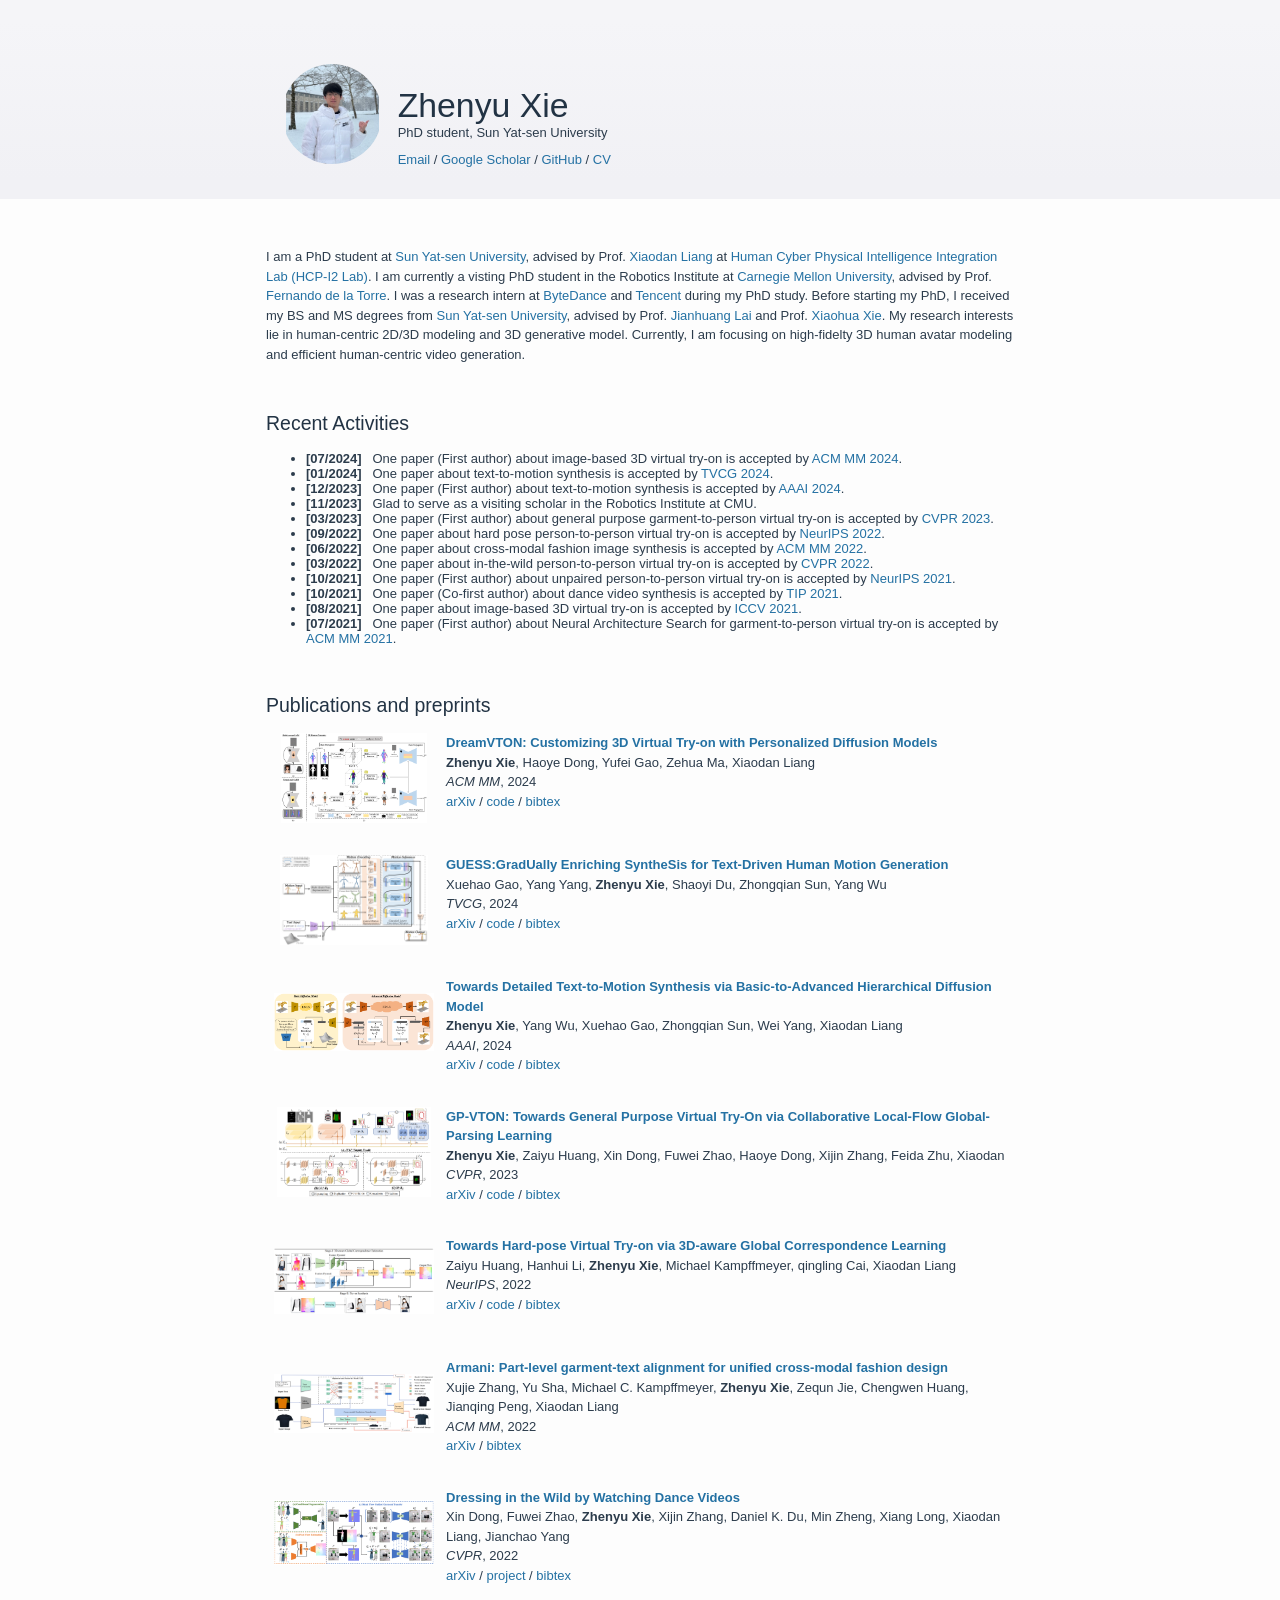
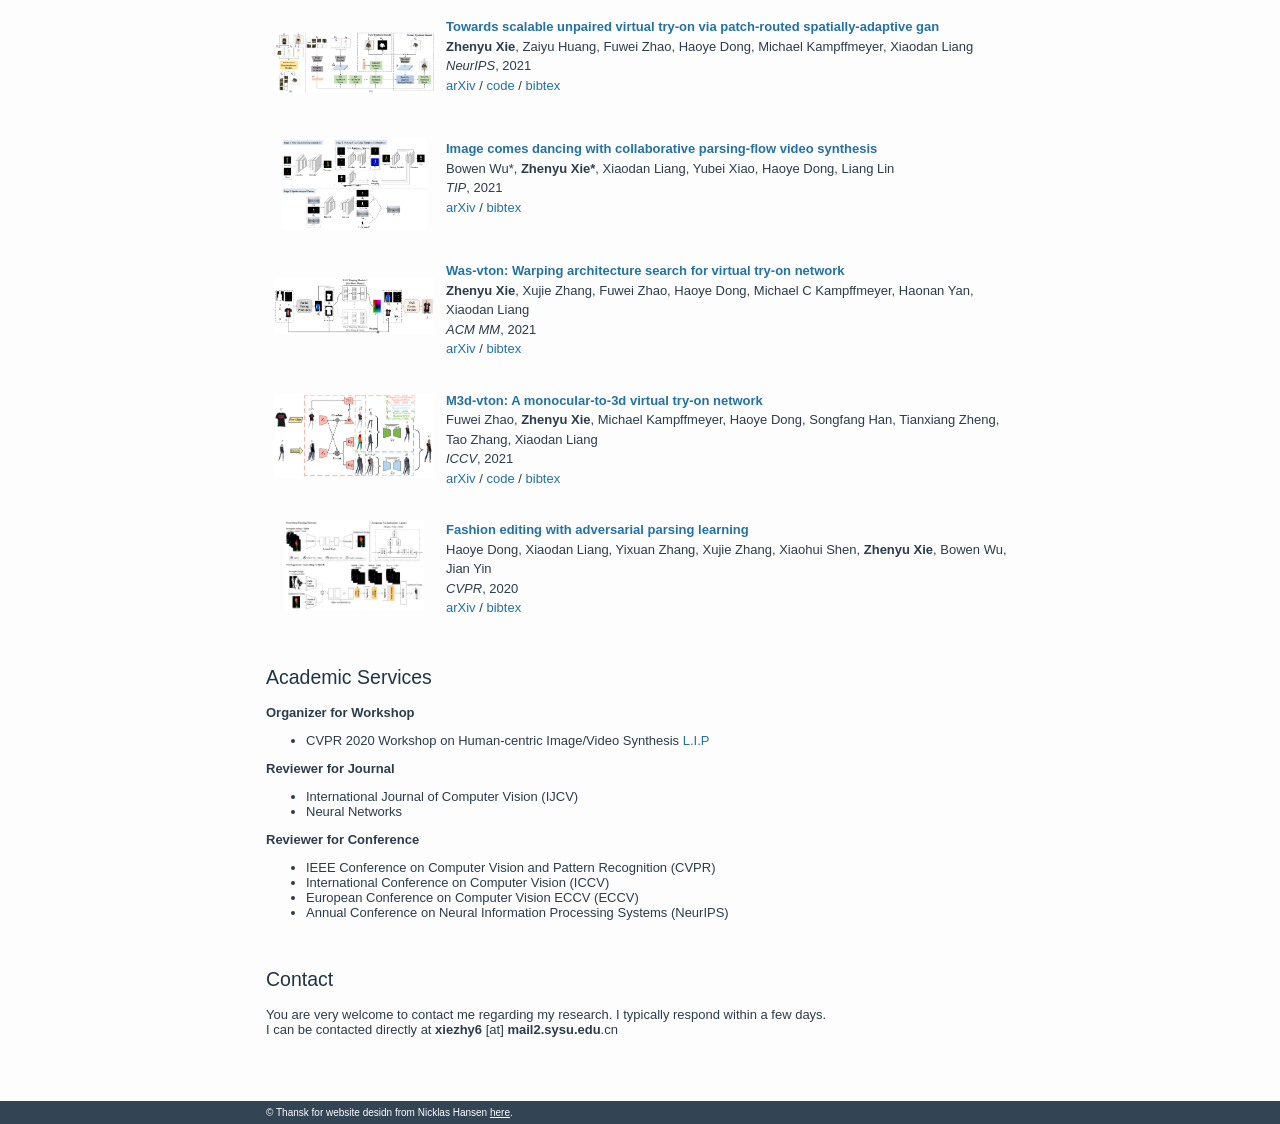
==== commit 7c3463a4: "update cv" ====
--- a/index.html
+++ b/index.html
@@ -45,7 +45,7 @@
             Before starting my PhD, I received my BS and MS degrees from <a href="https://www.sysu.edu.cn/sysuen/">Sun Yat-sen University</a>, 
             advised by Prof. <a href="https://cse.sysu.edu.cn/content/2498">Jianhuang Lai</a> and Prof. <a href="https://cse.sysu.edu.cn/content/2478">Xiaohua Xie</a>.
             My research interests lie in human-centric 2D/3D modeling and 3D generative model.
-            Currently, I am focusing on high-fidelty 3D human reconstruction and single image to 3D generation.
+            Currently, I am focusing on high-fidelty 3D human avatar modeling and efficient human-centric video generation.
         </p>
     </div>
 
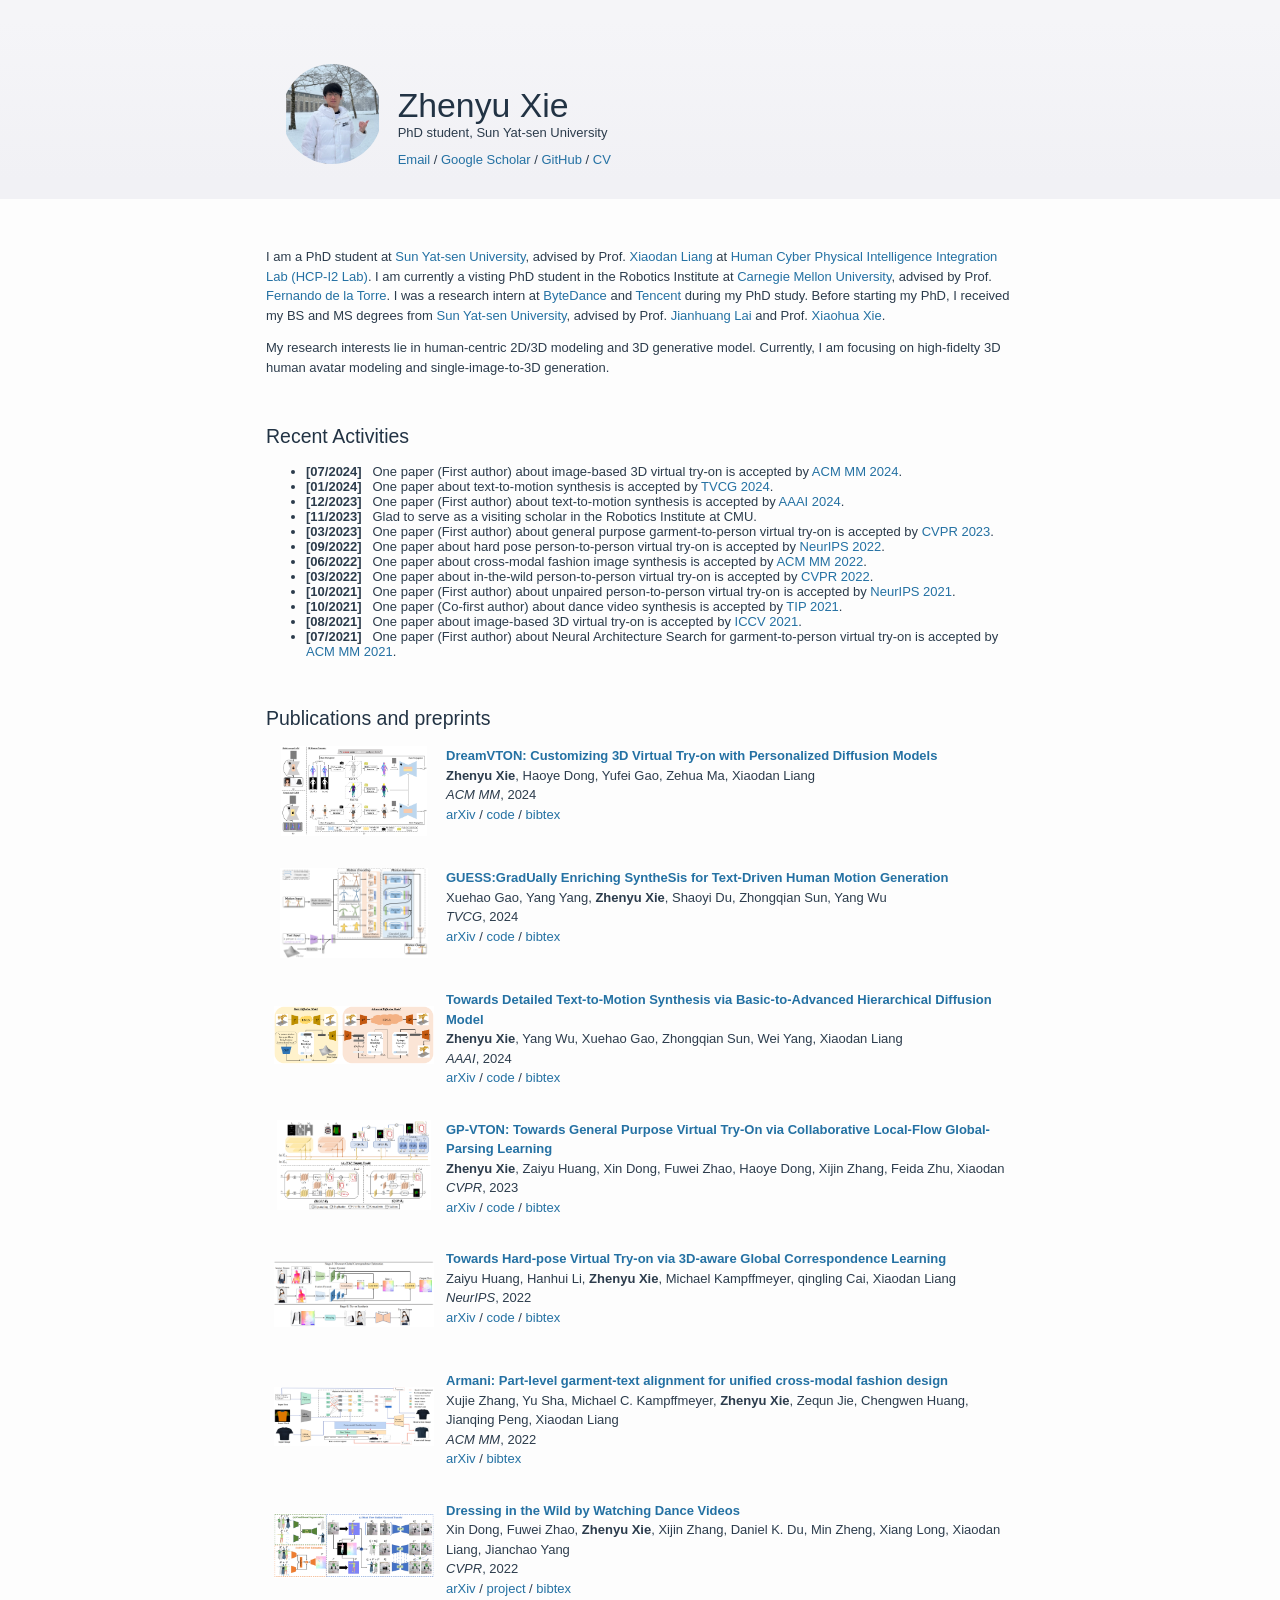
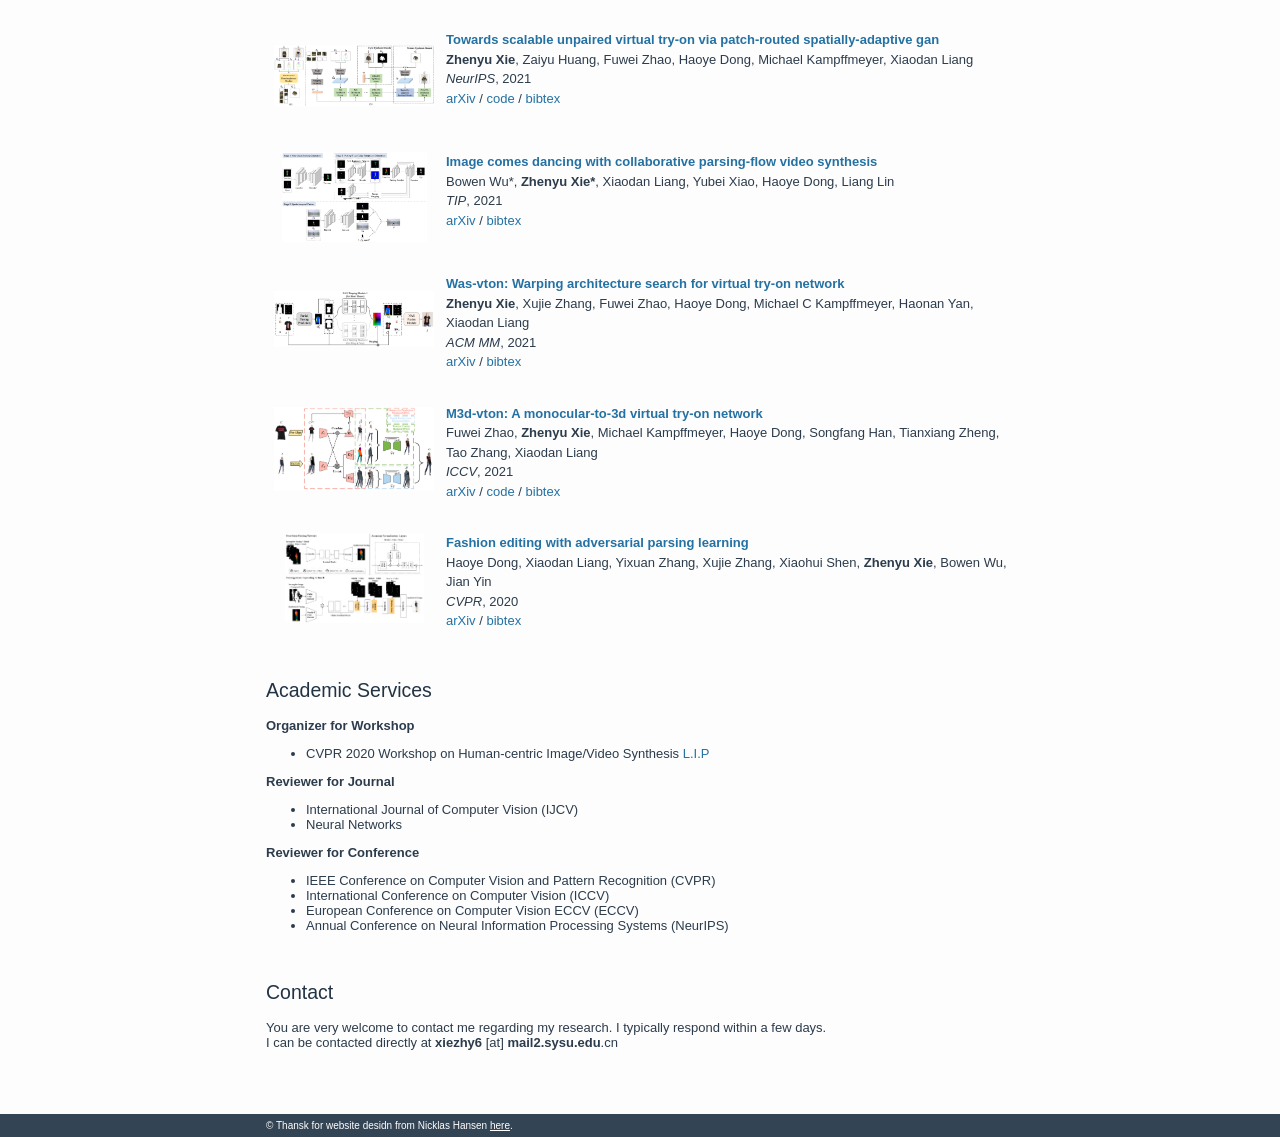
==== commit 8d64baa4: "update cv" ====
--- a/index.html
+++ b/index.html
@@ -44,8 +44,10 @@
             I was a research intern at <a href="https://www.bytedance.com/en/">ByteDance</a> and <a href="https://www.tencent.com/en-us/">Tencent</a> during my PhD study.
             Before starting my PhD, I received my BS and MS degrees from <a href="https://www.sysu.edu.cn/sysuen/">Sun Yat-sen University</a>, 
             advised by Prof. <a href="https://cse.sysu.edu.cn/content/2498">Jianhuang Lai</a> and Prof. <a href="https://cse.sysu.edu.cn/content/2478">Xiaohua Xie</a>.
+        </p>
+        <p>
             My research interests lie in human-centric 2D/3D modeling and 3D generative model.
-            Currently, I am focusing on high-fidelty 3D human avatar modeling and efficient human-centric video generation.
+            Currently, I am focusing on high-fidelty 3D human avatar modeling and single-image-to-3D generation.
         </p>
     </div>
 
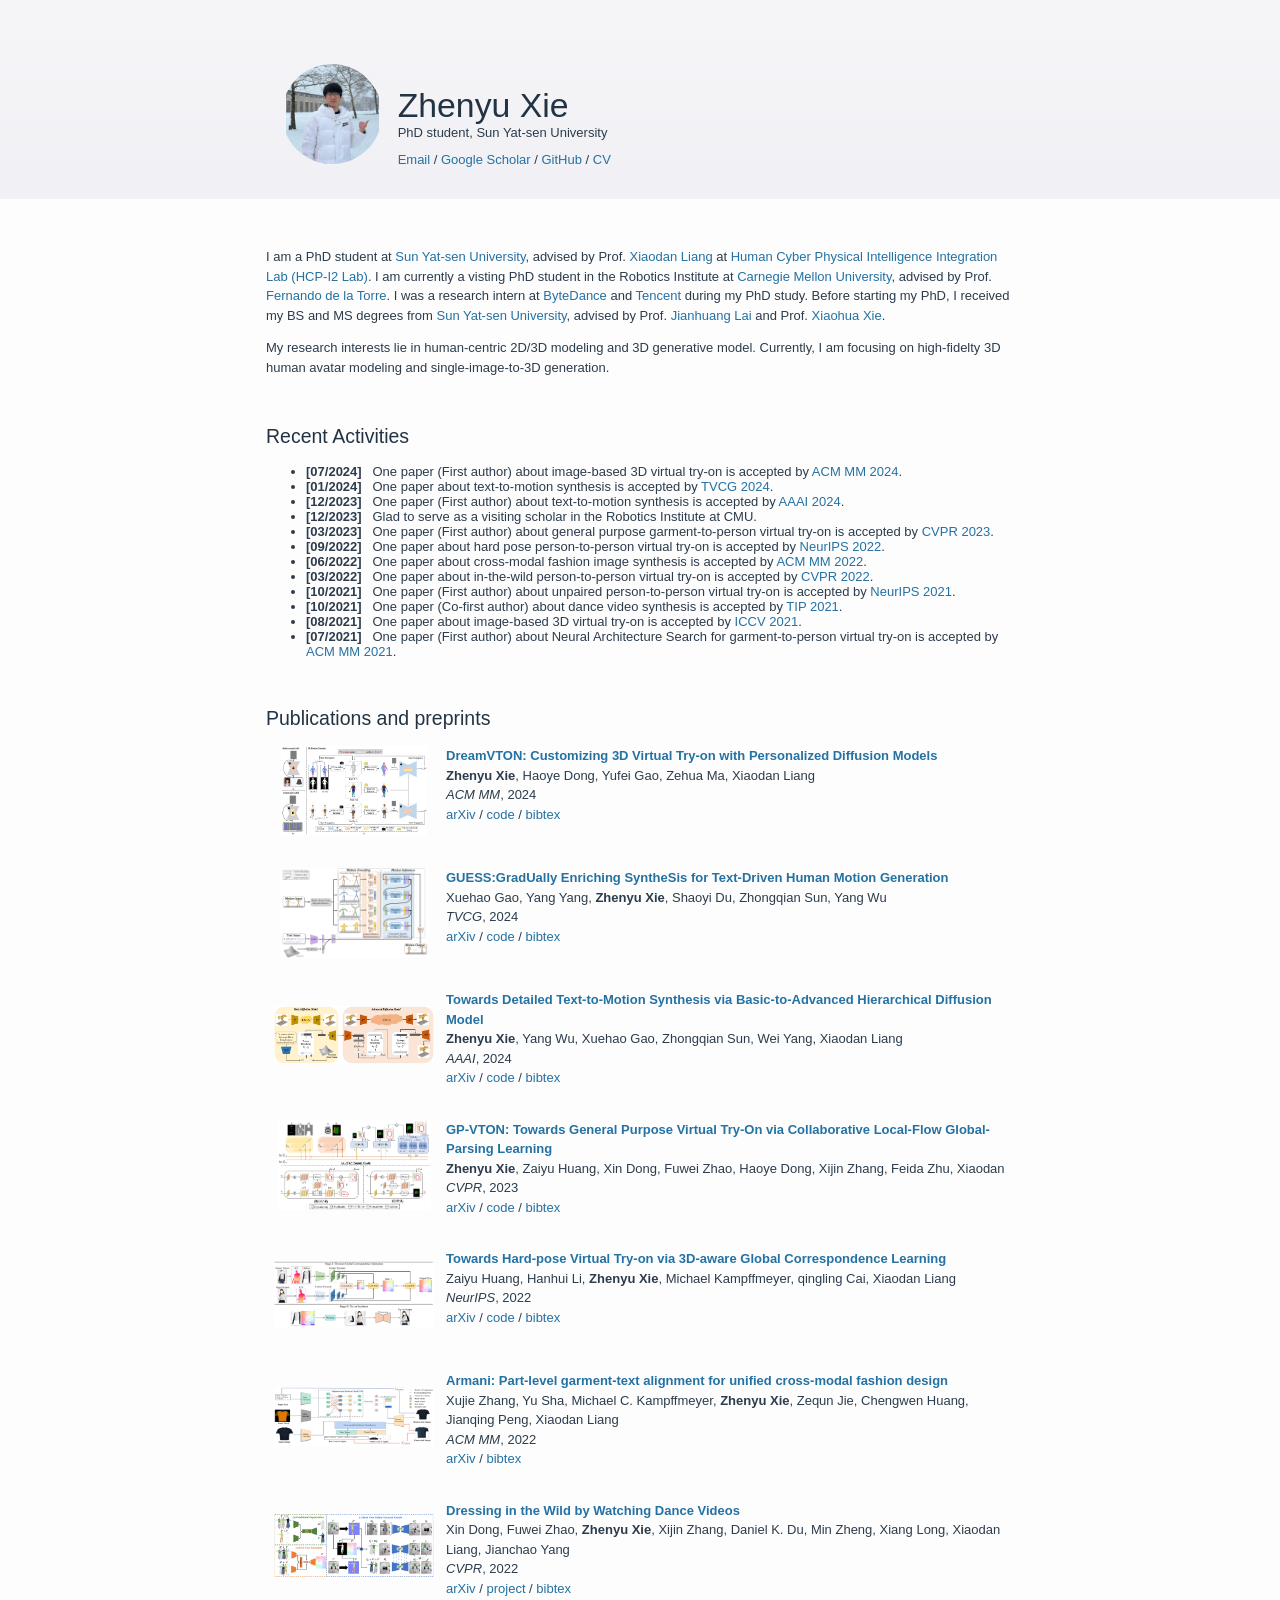
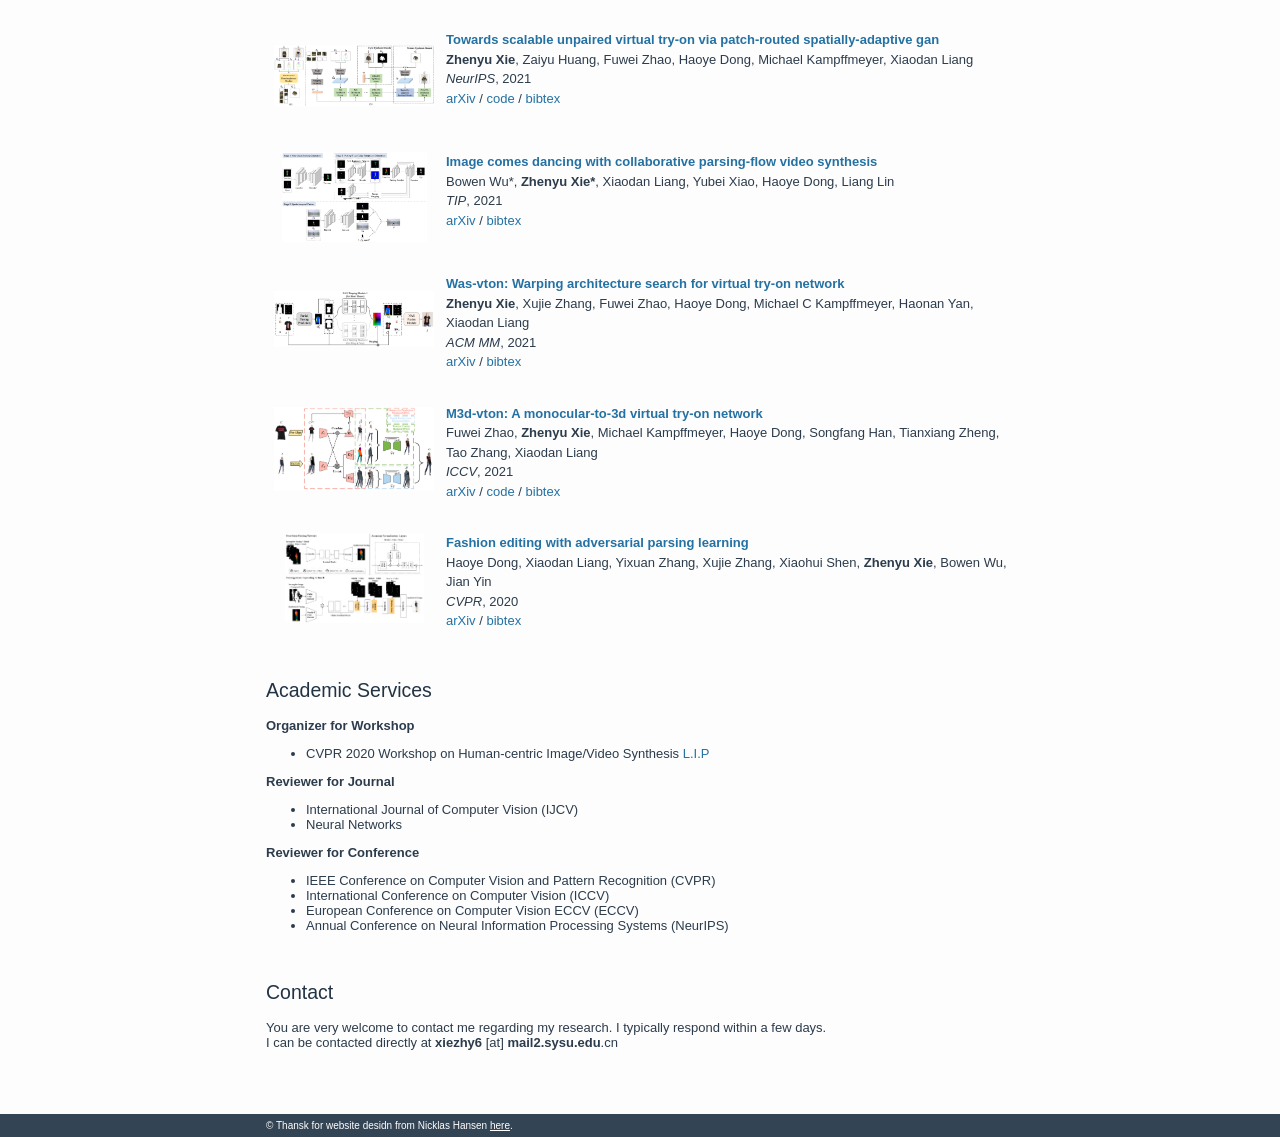
==== commit bf80492b: "Update index.html" ====
--- a/index.html
+++ b/index.html
@@ -58,7 +58,7 @@
             <li class="list-item-spacing" ><span class="bold">[07/2024]</span> &nbsp; One paper (First author) about image-based 3D virtual try-on is accepted by <a href="">ACM MM 2024</a>.</li>
             <li class="list-item-spacing" ><span class="bold">[01/2024]</span> &nbsp; One paper about text-to-motion synthesis is accepted by <a href="https://arxiv.org/pdf/2401.02142">TVCG 2024</a>.</li>
             <li class="list-item-spacing" ><span class="bold">[12/2023]</span> &nbsp; One paper (First author) about text-to-motion synthesis is accepted by <a href="https://arxiv.org/pdf/2312.10960">AAAI 2024</a>.</li>
-            <li class="list-item-spacing" ><span class="bold">[11/2023]</span> &nbsp; Glad to serve as a visiting scholar in the Robotics Institute at CMU.</li>
+            <li class="list-item-spacing" ><span class="bold">[12/2023]</span> &nbsp; Glad to serve as a visiting scholar in the Robotics Institute at CMU.</li>
             <li class="list-item-spacing" ><span class="bold">[03/2023]</span> &nbsp; One paper (First author) about general purpose garment-to-person virtual try-on is accepted by <a href="https://openaccess.thecvf.com/content/CVPR2023/papers/Xie_GP-VTON_Towards_General_Purpose_Virtual_Try-On_via_Collaborative_Local-Flow_Global-Parsing_CVPR_2023_paper.pdf">CVPR 2023</a>.</li>
             <li class="list-item-spacing" ><span class="bold">[09/2022]</span> &nbsp; One paper about hard pose person-to-person virtual try-on is accepted by <a href="https://proceedings.neurips.cc/paper_files/paper/2022/file/d3221cdb27e49d9c1cd35ad254feccfe-Paper-Conference.pdf">NeurIPS 2022</a>.</li>
             <li class="list-item-spacing" ><span class="bold">[06/2022]</span> &nbsp; One paper about cross-modal fashion image synthesis is accepted by <a href="https://arxiv.org/pdf/2208.05621">ACM MM 2022</a>.</li>
